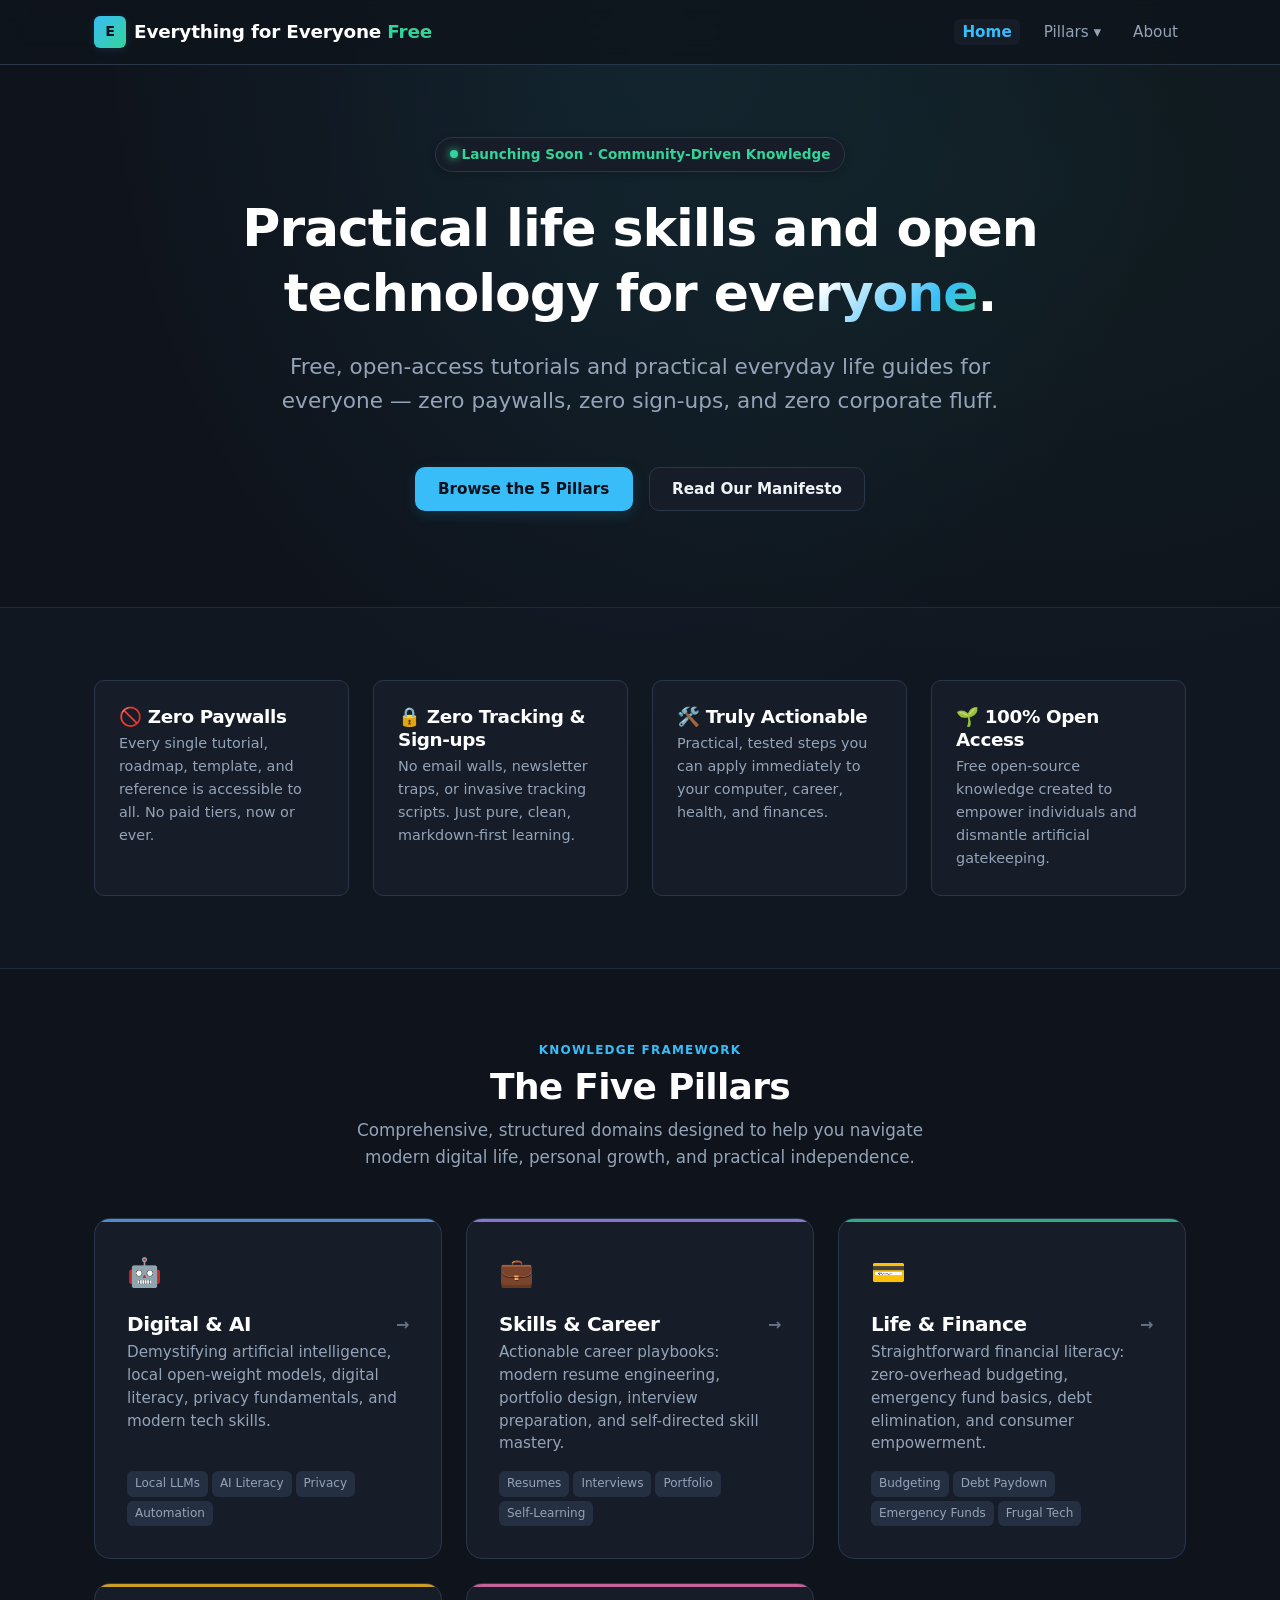
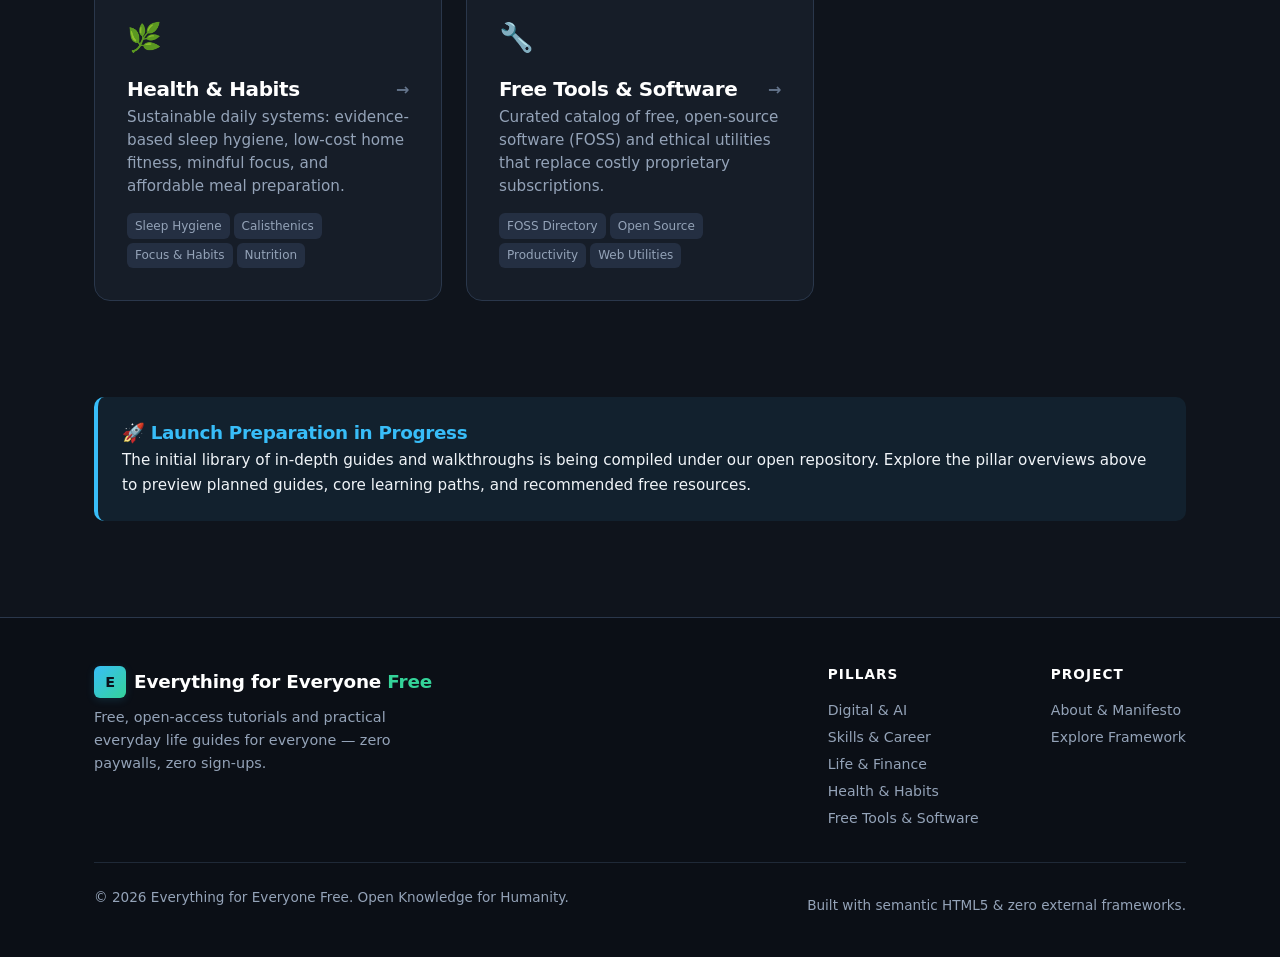
==== index.html @ e53edb07 "Day 01: initial scaffold" ====
<!DOCTYPE html>
<html lang="en">
<head>
  <meta charset="UTF-8">
  <meta name="viewport" content="width=device-width, initial-scale=1.0">
  <meta name="description" content="Free, open-access tutorials and practical everyday life guides for everyone — zero paywalls, zero sign-ups.">
  <title>Everything for Everyone Free — Open-Access Guides for Life & Tech</title>
  <link rel="stylesheet" href="css/style.css">
</head>
<body>
  <a href="#main-content" class="skip-link">Skip to main content</a>

  <!-- Header & Navigation -->
  <header class="site-header">
    <div class="container header-inner">
      <a href="index.html" class="brand-logo" aria-label="Everything for Everyone Free Homepage">
        <span class="brand-icon">E</span>
        <span>Everything for Everyone <span class="brand-highlight">Free</span></span>
      </a>

      <button class="nav-toggle" aria-label="Toggle navigation menu" aria-expanded="false" aria-controls="primary-nav">
        ☰
      </button>

      <nav id="primary-nav" class="site-nav" aria-label="Primary navigation">
        <ul>
          <li><a href="index.html" class="active" aria-current="page">Home</a></li>
          <li class="nav-dropdown">
            <a href="#pillars">Pillars ▾</a>
            <div class="nav-dropdown-menu">
              <a href="pillars/digital-ai.html">Digital &amp; AI</a>
              <a href="pillars/skills-career.html">Skills &amp; Career</a>
              <a href="pillars/life-finance.html">Life &amp; Finance</a>
              <a href="pillars/health-habits.html">Health &amp; Habits</a>
              <a href="pillars/free-tools.html">Free Tools</a>
            </div>
          </li>
          <li><a href="about.html">About</a></li>
        </ul>
      </nav>
    </div>
  </header>

  <!-- Main Content -->
  <main id="main-content">
    <!-- Hero Section / Launch Hero -->
    <section class="hero-section">
      <div class="container">
        <div class="hero-badge">
          <span class="pulse-dot" aria-hidden="true"></span>
          <span>Launching Soon · Community-Driven Knowledge</span>
        </div>

        <h1 class="hero-title">
          Practical life skills and open technology for <span class="gradient-text">everyone</span>.
        </h1>

        <p class="hero-subtitle">
          Free, open-access tutorials and practical everyday life guides for everyone — zero paywalls, zero sign-ups, and zero corporate fluff.
        </p>

        <div class="hero-actions">
          <a href="#pillars" class="btn btn-primary">Browse the 5 Pillars</a>
          <a href="about.html" class="btn btn-secondary">Read Our Manifesto</a>
        </div>
      </div>
    </section>

    <!-- Core Values / Pledge -->
    <section class="values-section" aria-label="Our core commitments">
      <div class="container">
        <div class="grid values-grid">
          <article class="value-card">
            <h3>🚫 Zero Paywalls</h3>
            <p>Every single tutorial, roadmap, template, and reference is accessible to all. No paid tiers, now or ever.</p>
          </article>
          <article class="value-card">
            <h3>🔒 Zero Tracking &amp; Sign-ups</h3>
            <p>No email walls, newsletter traps, or invasive tracking scripts. Just pure, clean, markdown-first learning.</p>
          </article>
          <article class="value-card">
            <h3>🛠️ Truly Actionable</h3>
            <p>Practical, tested steps you can apply immediately to your computer, career, health, and finances.</p>
          </article>
          <article class="value-card">
            <h3>🌱 100% Open Access</h3>
            <p>Free open-source knowledge created to empower individuals and dismantle artificial gatekeeping.</p>
          </article>
        </div>
      </div>
    </section>

    <!-- The 5 Pillars Section -->
    <section id="pillars" class="container" style="padding-block: var(--space-3xl);">
      <div class="section-header">
        <div class="section-tag">Knowledge Framework</div>
        <h2 class="section-title">The Five Pillars</h2>
        <p class="section-desc">Comprehensive, structured domains designed to help you navigate modern digital life, personal growth, and practical independence.</p>
      </div>

      <div class="grid pillars-grid">
        <!-- Pillar 1: Digital & AI -->
        <a href="pillars/digital-ai.html" class="pillar-card pillar-ai">
          <span class="card-icon" aria-hidden="true">🤖</span>
          <h3 class="card-title">
            Digital &amp; AI
            <span class="arrow" aria-hidden="true">→</span>
          </h3>
          <p class="card-desc">Demystifying artificial intelligence, local open-weight models, digital literacy, privacy fundamentals, and modern tech skills.</p>
          <div class="card-tags">
            <span class="tag">Local LLMs</span>
            <span class="tag">AI Literacy</span>
            <span class="tag">Privacy</span>
            <span class="tag">Automation</span>
          </div>
        </a>

        <!-- Pillar 2: Skills & Career -->
        <a href="pillars/skills-career.html" class="pillar-card pillar-career">
          <span class="card-icon" aria-hidden="true">💼</span>
          <h3 class="card-title">
            Skills &amp; Career
            <span class="arrow" aria-hidden="true">→</span>
          </h3>
          <p class="card-desc">Actionable career playbooks: modern resume engineering, portfolio design, interview preparation, and self-directed skill mastery.</p>
          <div class="card-tags">
            <span class="tag">Resumes</span>
            <span class="tag">Interviews</span>
            <span class="tag">Portfolio</span>
            <span class="tag">Self-Learning</span>
          </div>
        </a>

        <!-- Pillar 3: Life & Finance -->
        <a href="pillars/life-finance.html" class="pillar-card pillar-finance">
          <span class="card-icon" aria-hidden="true">💳</span>
          <h3 class="card-title">
            Life &amp; Finance
            <span class="arrow" aria-hidden="true">→</span>
          </h3>
          <p class="card-desc">Straightforward financial literacy: zero-overhead budgeting, emergency fund basics, debt elimination, and consumer empowerment.</p>
          <div class="card-tags">
            <span class="tag">Budgeting</span>
            <span class="tag">Debt Paydown</span>
            <span class="tag">Emergency Funds</span>
            <span class="tag">Frugal Tech</span>
          </div>
        </a>

        <!-- Pillar 4: Health & Habits -->
        <a href="pillars/health-habits.html" class="pillar-card pillar-health">
          <span class="card-icon" aria-hidden="true">🌿</span>
          <h3 class="card-title">
            Health &amp; Habits
            <span class="arrow" aria-hidden="true">→</span>
          </h3>
          <p class="card-desc">Sustainable daily systems: evidence-based sleep hygiene, low-cost home fitness, mindful focus, and affordable meal preparation.</p>
          <div class="card-tags">
            <span class="tag">Sleep Hygiene</span>
            <span class="tag">Calisthenics</span>
            <span class="tag">Focus &amp; Habits</span>
            <span class="tag">Nutrition</span>
          </div>
        </a>

        <!-- Pillar 5: Free Tools -->
        <a href="pillars/free-tools.html" class="pillar-card pillar-tools">
          <span class="card-icon" aria-hidden="true">🔧</span>
          <h3 class="card-title">
            Free Tools &amp; Software
            <span class="arrow" aria-hidden="true">→</span>
          </h3>
          <p class="card-desc">Curated catalog of free, open-source software (FOSS) and ethical utilities that replace costly proprietary subscriptions.</p>
          <div class="card-tags">
            <span class="tag">FOSS Directory</span>
            <span class="tag">Open Source</span>
            <span class="tag">Productivity</span>
            <span class="tag">Web Utilities</span>
          </div>
        </a>
      </div>
    </section>

    <!-- Upcoming Guides Highlight -->
    <section id="upcoming" class="container" style="padding-bottom: var(--space-3xl);">
      <div class="callout">
        <h4>🚀 Launch Preparation in Progress</h4>
        <p>
          The initial library of in-depth guides and walkthroughs is being compiled under our open repository.
          Explore the pillar overviews above to preview planned guides, core learning paths, and recommended free resources.
        </p>
      </div>
    </section>
  </main>

  <!-- Site Footer -->
  <footer class="site-footer">
    <div class="container footer-inner">
      <div class="footer-top">
        <div class="footer-brand">
          <a href="index.html" class="brand-logo">
            <span class="brand-icon">E</span>
            <span>Everything for Everyone <span class="brand-highlight">Free</span></span>
          </a>
          <p>
            Free, open-access tutorials and practical everyday life guides for everyone — zero paywalls, zero sign-ups.
          </p>
        </div>

        <div class="footer-links-group">
          <div class="footer-col">
            <h4>Pillars</h4>
            <ul>
              <li><a href="pillars/digital-ai.html">Digital &amp; AI</a></li>
              <li><a href="pillars/skills-career.html">Skills &amp; Career</a></li>
              <li><a href="pillars/life-finance.html">Life &amp; Finance</a></li>
              <li><a href="pillars/health-habits.html">Health &amp; Habits</a></li>
              <li><a href="pillars/free-tools.html">Free Tools &amp; Software</a></li>
            </ul>
          </div>

          <div class="footer-col">
            <h4>Project</h4>
            <ul>
              <li><a href="about.html">About &amp; Manifesto</a></li>
              <li><a href="index.html#pillars">Explore Framework</a></li>
            </ul>
          </div>
        </div>
      </div>

      <div class="footer-bottom">
        <p>© <span class="current-year">2026</span> Everything for Everyone Free. Open Knowledge for Humanity.</p>
        <p>Built with semantic HTML5 &amp; zero external frameworks.</p>
      </div>
    </div>
  </footer>

  <script src="js/main.js"></script>
</body>
</html>
---- css/style.css ----
/* ==========================================================================
   Everything for Everyone Free — Core Stylesheet
   Zero external frameworks. Pure semantic HTML5 + Modern CSS.
   ========================================================================== */

/* --- Custom Properties / Design Tokens --- */
:root {
  --font-sans: system-ui, -apple-system, BlinkMacSystemFont, "Segoe UI", Roboto, "Helvetica Neue", Arial, sans-serif;
  --font-mono: ui-monospace, SFMono-Regular, Menlo, Monaco, Consolas, "Liberation Mono", "Courier New", monospace;

  /* Color Palette - Clean, high contrast, warm neutral aesthetic */
  --color-bg: #0f141c;
  --color-surface: #161d28;
  --color-surface-hover: #1e2736;
  --color-surface-elevated: #242f42;
  --color-border: #2a374b;
  --color-border-subtle: #1f2937;
  
  --color-text: #f0f4f8;
  --color-text-muted: #94a3b8;
  --color-text-dim: #64748b;
  
  --color-primary: #38bdf8;
  --color-primary-glow: rgba(56, 189, 248, 0.15);
  --color-primary-dark: #0284c7;
  --color-accent: #34d399;
  --color-accent-glow: rgba(52, 211, 153, 0.15);
  
  /* Pillar Badge Colors */
  --pillar-ai: #60a5fa;
  --pillar-career: #a78bfa;
  --pillar-finance: #34d399;
  --pillar-health: #fbbf24;
  --pillar-tools: #f472b6;

  /* Spacing Scale */
  --space-xs: 0.25rem;
  --space-sm: 0.5rem;
  --space-md: 1rem;
  --space-lg: 1.5rem;
  --space-xl: 2rem;
  --space-2xl: 3rem;
  --space-3xl: 4.5rem;

  /* Sizing & Borders */
  --container-max: 1140px;
  --radius-sm: 6px;
  --radius-md: 10px;
  --radius-lg: 16px;
  --radius-full: 9999px;

  /* Transitions */
  --transition-fast: 150ms ease;
  --transition-normal: 250ms ease;
  
  /* Elevation Shadows */
  --shadow-sm: 0 1px 2px rgba(0, 0, 0, 0.3);
  --shadow-md: 0 4px 12px rgba(0, 0, 0, 0.35);
  --shadow-lg: 0 12px 32px rgba(0, 0, 0, 0.45);
}

/* --- Base / Reset Styles --- */
*, *::before, *::after {
  box-sizing: border-box;
  margin: 0;
  padding: 0;
}

html {
  font-family: var(--font-sans);
  font-size: 16px;
  line-height: 1.6;
  color: var(--color-text);
  background-color: var(--color-bg);
  scroll-behavior: smooth;
  -webkit-text-size-adjust: 100%;
}

body {
  min-height: 100vh;
  display: flex;
  flex-direction: column;
  background-color: var(--color-bg);
  background-image: 
    radial-gradient(ellipse at 50% 0%, rgba(56, 189, 248, 0.08) 0%, transparent 60%),
    radial-gradient(ellipse at 80% 20%, rgba(52, 211, 153, 0.05) 0%, transparent 50%);
  background-repeat: no-repeat;
  background-attachment: fixed;
}

img, svg, picture {
  display: block;
  max-width: 100%;
}

a {
  color: var(--color-primary);
  text-decoration: none;
  transition: color var(--transition-fast);
}

a:hover {
  color: #7dd3fc;
  text-decoration: underline;
  text-underline-offset: 3px;
}

/* Accessible focus ring */
:focus-visible {
  outline: 2px solid var(--color-primary);
  outline-offset: 3px;
  border-radius: var(--radius-sm);
}

/* Skip link for keyboard accessibility */
.skip-link {
  position: absolute;
  top: -100px;
  left: var(--space-md);
  background: var(--color-primary);
  color: #0f172a;
  padding: var(--space-sm) var(--space-md);
  font-weight: 600;
  border-radius: var(--radius-sm);
  z-index: 9999;
  transition: top var(--transition-fast);
}

.skip-link:focus {
  top: var(--space-md);
}

/* Typography elements */
h1, h2, h3, h4, h5, h6 {
  color: #ffffff;
  line-height: 1.25;
  font-weight: 700;
  letter-spacing: -0.02em;
}

h1 { font-size: clamp(2rem, 5vw, 3.25rem); }
h2 { font-size: clamp(1.5rem, 3.5vw, 2.25rem); }
h3 { font-size: clamp(1.2rem, 2.5vw, 1.5rem); }
h4 { font-size: 1.15rem; }

p {
  margin-bottom: var(--space-md);
  color: var(--color-text-muted);
}

p:last-child {
  margin-bottom: 0;
}

code {
  font-family: var(--font-mono);
  font-size: 0.9em;
  background-color: var(--color-surface-elevated);
  padding: 0.15em 0.4em;
  border-radius: var(--radius-sm);
  color: #e2e8f0;
}

/* --- Layout Container --- */
.container {
  width: 100%;
  max-width: var(--container-max);
  margin-inline: auto;
  padding-inline: var(--space-lg);
}

/* --- Site Header & Navigation --- */
.site-header {
  position: sticky;
  top: 0;
  z-index: 100;
  background-color: rgba(15, 20, 28, 0.85);
  backdrop-filter: blur(12px);
  -webkit-backdrop-filter: blur(12px);
  border-bottom: 1px solid var(--color-border);
}

.header-inner {
  display: flex;
  align-items: center;
  justify-content: space-between;
  padding-block: var(--space-md);
}

.brand-logo {
  display: flex;
  align-items: center;
  gap: var(--space-sm);
  font-size: 1.15rem;
  font-weight: 700;
  color: #ffffff;
  text-decoration: none;
  letter-spacing: -0.01em;
}

.brand-logo:hover {
  text-decoration: none;
}

.brand-icon {
  display: inline-flex;
  align-items: center;
  justify-content: center;
  width: 32px;
  height: 32px;
  background: linear-gradient(135deg, var(--color-primary), var(--color-accent));
  color: #0b111a;
  border-radius: var(--radius-sm);
  font-weight: 800;
  font-size: 0.9rem;
  box-shadow: 0 2px 8px var(--color-primary-glow);
}

.brand-highlight {
  color: var(--color-accent);
  font-weight: 800;
}

.nav-toggle {
  display: none;
  background: transparent;
  border: 1px solid var(--color-border);
  color: var(--color-text);
  padding: var(--space-xs) var(--space-sm);
  border-radius: var(--radius-sm);
  font-size: 1.25rem;
  cursor: pointer;
  line-height: 1;
}

.site-nav ul {
  display: flex;
  align-items: center;
  list-style: none;
  gap: var(--space-md);
}

.site-nav a {
  color: var(--color-text-muted);
  font-size: 0.95rem;
  font-weight: 500;
  padding: var(--space-xs) var(--space-sm);
  border-radius: var(--radius-sm);
  transition: all var(--transition-fast);
}

.site-nav a:hover,
.site-nav a.active {
  color: #ffffff;
  background-color: var(--color-surface);
  text-decoration: none;
}

.site-nav a.active {
  color: var(--color-primary);
  font-weight: 600;
}

/* Nav dropdown for pillars */
.nav-dropdown {
  position: relative;
}

.nav-dropdown-menu {
  display: none;
  position: absolute;
  top: 100%;
  left: 0;
  min-width: 200px;
  background-color: var(--color-surface);
  border: 1px solid var(--color-border);
  border-radius: var(--radius-md);
  padding: var(--space-xs) 0;
  box-shadow: var(--shadow-lg);
  flex-direction: column;
  gap: 2px;
  z-index: 101;
}

.nav-dropdown:hover .nav-dropdown-menu,
.nav-dropdown:focus-within .nav-dropdown-menu {
  display: flex;
}

.nav-dropdown-menu a {
  padding: var(--space-xs) var(--space-md);
  border-radius: 0;
  width: 100%;
  display: block;
}

/* --- Hero Section --- */
.hero-section {
  padding-block: var(--space-3xl) var(--space-2xl);
  text-align: center;
  position: relative;
}

.hero-badge {
  display: inline-flex;
  align-items: center;
  gap: var(--space-xs);
  padding: 0.35rem 0.85rem;
  border-radius: var(--radius-full);
  background-color: var(--color-surface);
  border: 1px solid var(--color-border);
  color: var(--color-accent);
  font-size: 0.85rem;
  font-weight: 600;
  margin-bottom: var(--space-lg);
  box-shadow: 0 2px 8px rgba(0, 0, 0, 0.2);
}

.hero-badge .pulse-dot {
  width: 8px;
  height: 8px;
  background-color: var(--color-accent);
  border-radius: 50%;
  box-shadow: 0 0 8px var(--color-accent);
}

.hero-title {
  margin-bottom: var(--space-lg);
  max-width: 860px;
  margin-inline: auto;
}

.gradient-text {
  background: linear-gradient(135deg, #ffffff 40%, var(--color-primary) 80%, var(--color-accent) 100%);
  -webkit-background-clip: text;
  -webkit-text-fill-color: transparent;
  background-clip: text;
}

.hero-subtitle {
  font-size: clamp(1.1rem, 2.2vw, 1.35rem);
  max-width: 720px;
  margin-inline: auto;
  margin-bottom: var(--space-2xl);
  color: var(--color-text-muted);
  line-height: 1.6;
}

.hero-actions {
  display: flex;
  flex-wrap: wrap;
  gap: var(--space-md);
  justify-content: center;
  align-items: center;
  margin-bottom: var(--space-2xl);
}

/* --- Buttons & Pills --- */
.btn {
  display: inline-flex;
  align-items: center;
  justify-content: center;
  gap: var(--space-xs);
  padding: 0.75rem 1.4rem;
  font-size: 0.95rem;
  font-weight: 600;
  border-radius: var(--radius-md);
  border: 1px solid transparent;
  cursor: pointer;
  text-decoration: none;
  transition: all var(--transition-fast);
  line-height: 1.2;
}

.btn:hover {
  text-decoration: none;
  transform: translateY(-1px);
}

.btn:active {
  transform: translateY(0);
}

.btn-primary {
  background-color: var(--color-primary);
  color: #0b111a;
  box-shadow: 0 4px 14px var(--color-primary-glow);
}

.btn-primary:hover {
  background-color: #7dd3fc;
  box-shadow: 0 6px 20px rgba(56, 189, 248, 0.35);
  color: #0b111a;
}

.btn-secondary {
  background-color: var(--color-surface);
  color: var(--color-text);
  border-color: var(--color-border);
}

.btn-secondary:hover {
  background-color: var(--color-surface-hover);
  border-color: var(--color-text-dim);
  color: #ffffff;
}

/* --- Feature Highlights / Pillars Grid --- */
.section-header {
  text-align: center;
  margin-bottom: var(--space-2xl);
}

.section-tag {
  text-transform: uppercase;
  font-size: 0.75rem;
  letter-spacing: 0.1em;
  font-weight: 700;
  color: var(--color-primary);
  margin-bottom: var(--space-xs);
}

.section-title {
  margin-bottom: var(--space-sm);
}

.section-desc {
  max-width: 620px;
  margin-inline: auto;
  font-size: 1.05rem;
}

.grid {
  display: grid;
  gap: var(--space-lg);
}

.pillars-grid {
  grid-template-columns: repeat(auto-fit, minmax(300px, 1fr));
}

.pillar-card {
  background-color: var(--color-surface);
  border: 1px solid var(--color-border);
  border-radius: var(--radius-lg);
  padding: var(--space-xl);
  display: flex;
  flex-direction: column;
  text-decoration: none;
  color: inherit;
  position: relative;
  overflow: hidden;
  transition: transform var(--transition-normal), border-color var(--transition-normal), box-shadow var(--transition-normal);
}

.pillar-card::before {
  content: "";
  position: absolute;
  top: 0;
  left: 0;
  right: 0;
  height: 3px;
  background: var(--pillar-color, var(--color-primary));
  opacity: 0.8;
  transition: opacity var(--transition-fast);
}

.pillar-card:hover {
  text-decoration: none;
  transform: translateY(-4px);
  border-color: var(--color-text-dim);
  box-shadow: var(--shadow-lg);
}

.pillar-card:hover::before {
  opacity: 1;
  height: 4px;
}

.pillar-ai { --pillar-color: var(--pillar-ai); }
.pillar-career { --pillar-color: var(--pillar-career); }
.pillar-finance { --pillar-color: var(--pillar-finance); }
.pillar-health { --pillar-color: var(--pillar-health); }
.pillar-tools { --pillar-color: var(--pillar-tools); }

.card-icon {
  font-size: 1.75rem;
  margin-bottom: var(--space-md);
  display: inline-block;
}

.card-title {
  font-size: 1.25rem;
  margin-bottom: var(--space-xs);
  display: flex;
  align-items: center;
  justify-content: space-between;
}

.card-title .arrow {
  font-size: 1rem;
  color: var(--color-text-dim);
  transition: transform var(--transition-fast), color var(--transition-fast);
}

.pillar-card:hover .card-title .arrow {
  color: var(--pillar-color, var(--color-primary));
  transform: translateX(4px);
}

.card-desc {
  font-size: 0.95rem;
  line-height: 1.5;
  color: var(--color-text-muted);
  flex-grow: 1;
  margin-bottom: var(--space-md);
}

.card-tags {
  display: flex;
  flex-wrap: wrap;
  gap: var(--space-xs);
  margin-top: auto;
}

.tag {
  font-size: 0.75rem;
  padding: 0.2rem 0.5rem;
  border-radius: var(--radius-sm);
  background-color: var(--color-surface-elevated);
  color: var(--color-text-muted);
  font-weight: 500;
}

/* --- Pledge / Value Props --- */
.values-section {
  padding-block: var(--space-3xl);
  border-top: 1px solid var(--color-border-subtle);
  border-bottom: 1px solid var(--color-border-subtle);
  background-color: rgba(22, 29, 40, 0.4);
}

.values-grid {
  grid-template-columns: repeat(auto-fit, minmax(240px, 1fr));
}

.value-card {
  padding: var(--space-lg);
  border-radius: var(--radius-md);
  background-color: var(--color-surface);
  border: 1px solid var(--color-border);
}

.value-card h3 {
  font-size: 1.15rem;
  margin-bottom: var(--space-xs);
  display: flex;
  align-items: center;
  gap: var(--space-xs);
}

.value-card p {
  font-size: 0.9rem;
  color: var(--color-text-muted);
}

/* --- Page Header for Subpages --- */
.page-header {
  padding-block: var(--space-2xl) var(--space-xl);
  border-bottom: 1px solid var(--color-border);
  margin-bottom: var(--space-2xl);
  background: radial-gradient(ellipse at top, rgba(56, 189, 248, 0.05) 0%, transparent 70%);
}

.breadcrumbs {
  display: flex;
  align-items: center;
  gap: var(--space-xs);
  font-size: 0.85rem;
  color: var(--color-text-dim);
  margin-bottom: var(--space-md);
  list-style: none;
}

.breadcrumbs li:not(:last-child)::after {
  content: "/";
  margin-left: var(--space-xs);
  color: var(--color-text-dim);
}

.breadcrumbs a {
  color: var(--color-text-muted);
}

.breadcrumbs a:hover {
  color: var(--color-primary);
}

.breadcrumbs [aria-current="page"] {
  color: var(--color-text);
  font-weight: 500;
}

.page-title {
  margin-bottom: var(--space-sm);
}

.page-intro {
  font-size: 1.15rem;
  color: var(--color-text-muted);
  max-width: 720px;
}

/* --- Content Modules / Article Lists --- */
.content-grid {
  display: grid;
  grid-template-columns: 2fr 1fr;
  gap: var(--space-2xl);
  align-items: start;
}

.main-content {
  display: flex;
  flex-direction: column;
  gap: var(--space-2xl);
}

.sidebar {
  background-color: var(--color-surface);
  border: 1px solid var(--color-border);
  border-radius: var(--radius-lg);
  padding: var(--space-lg);
  position: sticky;
  top: 5rem;
}

.sidebar h3 {
  font-size: 1.1rem;
  margin-bottom: var(--space-md);
  padding-bottom: var(--space-xs);
  border-bottom: 1px solid var(--color-border);
}

.sidebar-list {
  list-style: none;
  display: flex;
  flex-direction: column;
  gap: var(--space-sm);
}

.sidebar-list a {
  display: block;
  font-size: 0.9rem;
  color: var(--color-text-muted);
  padding: var(--space-xs) var(--space-sm);
  border-radius: var(--radius-sm);
}

.sidebar-list a:hover {
  background-color: var(--color-surface-elevated);
  color: #ffffff;
  text-decoration: none;
}

.topic-block {
  background-color: var(--color-surface);
  border: 1px solid var(--color-border);
  border-radius: var(--radius-lg);
  padding: var(--space-xl);
}

.topic-header {
  display: flex;
  align-items: baseline;
  justify-content: space-between;
  margin-bottom: var(--space-md);
  flex-wrap: wrap;
  gap: var(--space-sm);
}

.topic-status {
  font-size: 0.75rem;
  font-weight: 600;
  padding: 0.2rem 0.6rem;
  border-radius: var(--radius-full);
  background-color: rgba(52, 211, 153, 0.15);
  color: var(--color-accent);
}

.topic-status.planned {
  background-color: rgba(96, 165, 250, 0.15);
  color: var(--pillar-ai);
}

.resource-list {
  list-style: none;
  display: flex;
  flex-direction: column;
  gap: var(--space-md);
}

.resource-item {
  border: 1px solid var(--color-border);
  border-radius: var(--radius-md);
  padding: var(--space-md);
  background-color: var(--color-surface-elevated);
  transition: transform var(--transition-fast), border-color var(--transition-fast);
}

.resource-item:hover {
  transform: translateY(-2px);
  border-color: var(--color-primary);
}

.resource-item h4 {
  font-size: 1rem;
  margin-bottom: var(--space-xs);
  color: #ffffff;
}

.resource-item p {
  font-size: 0.88rem;
  margin-bottom: 0;
  color: var(--color-text-muted);
}

/* Callout Box */
.callout {
  padding: var(--space-lg);
  border-radius: var(--radius-md);
  background-color: rgba(56, 189, 248, 0.08);
  border-left: 4px solid var(--color-primary);
  margin-block: var(--space-lg);
}

.callout h4 {
  margin-bottom: var(--space-xs);
  color: var(--color-primary);
}

.callout p {
  color: var(--color-text);
  font-size: 0.95rem;
}

/* --- About Page Specifics --- */
.about-hero {
  max-width: 800px;
  margin-inline: auto;
  text-align: center;
  padding-block: var(--space-2xl);
}

.principles-grid {
  grid-template-columns: repeat(auto-fit, minmax(280px, 1fr));
  margin-block: var(--space-xl);
}

.principle-box {
  background-color: var(--color-surface);
  border: 1px solid var(--color-border);
  border-radius: var(--radius-md);
  padding: var(--space-xl);
}

.principle-box h3 {
  font-size: 1.25rem;
  margin-bottom: var(--space-sm);
  color: var(--color-primary);
}

.manifesto-quote {
  font-size: 1.35rem;
  line-height: 1.6;
  font-style: italic;
  padding: var(--space-xl);
  border-left: 4px solid var(--color-accent);
  background-color: var(--color-surface);
  border-radius: var(--radius-sm);
  margin-block: var(--space-2xl);
  color: #ffffff;
}

/* --- Site Footer --- */
.site-footer {
  margin-top: auto;
  border-top: 1px solid var(--color-border);
  background-color: #0b0f16;
  padding-block: var(--space-2xl) var(--space-xl);
  font-size: 0.9rem;
}

.footer-inner {
  display: flex;
  flex-direction: column;
  gap: var(--space-xl);
}

.footer-top {
  display: flex;
  justify-content: space-between;
  flex-wrap: wrap;
  gap: var(--space-2xl);
}

.footer-brand {
  max-width: 360px;
}

.footer-brand p {
  font-size: 0.9rem;
  margin-top: var(--space-sm);
}

.footer-links-group {
  display: flex;
  flex-wrap: wrap;
  gap: var(--space-3xl);
}

.footer-col h4 {
  font-size: 0.85rem;
  text-transform: uppercase;
  letter-spacing: 0.08em;
  color: #ffffff;
  margin-bottom: var(--space-md);
}

.footer-col ul {
  list-style: none;
  display: flex;
  flex-direction: column;
  gap: var(--space-xs);
}

.footer-col a {
  color: var(--color-text-muted);
  font-size: 0.88rem;
}

.footer-col a:hover {
  color: #ffffff;
}

.footer-bottom {
  display: flex;
  justify-content: space-between;
  align-items: center;
  flex-wrap: wrap;
  gap: var(--space-md);
  padding-top: var(--space-lg);
  border-top: 1px solid var(--color-border-subtle);
  color: var(--color-text-dim);
  font-size: 0.85rem;
}

/* --- Responsive Adjustments --- */
@media (max-width: 860px) {
  .content-grid {
    grid-template-columns: 1fr;
  }
  
  .sidebar {
    position: static;
    order: -1;
  }
}

@media (max-width: 768px) {
  .nav-toggle {
    display: block;
  }

  .site-nav {
    display: none;
    position: absolute;
    top: 100%;
    left: 0;
    right: 0;
    background-color: var(--color-surface);
    border-bottom: 1px solid var(--color-border);
    padding: var(--space-md);
    box-shadow: var(--shadow-lg);
  }

  .site-nav.is-open {
    display: block;
  }

  .site-nav ul {
    flex-direction: column;
    align-items: flex-start;
    gap: var(--space-xs);
  }

  .site-nav a {
    display: block;
    width: 100%;
    padding: var(--space-sm);
  }

  .nav-dropdown {
    width: 100%;
  }

  .nav-dropdown-menu {
    position: static;
    display: flex;
    background-color: var(--color-surface-elevated);
    box-shadow: none;
    border: none;
    margin-left: var(--space-md);
    margin-top: var(--space-xs);
  }

  .footer-top {
    flex-direction: column;
    gap: var(--space-xl);
  }

  .footer-links-group {
    gap: var(--space-xl);
  }
}
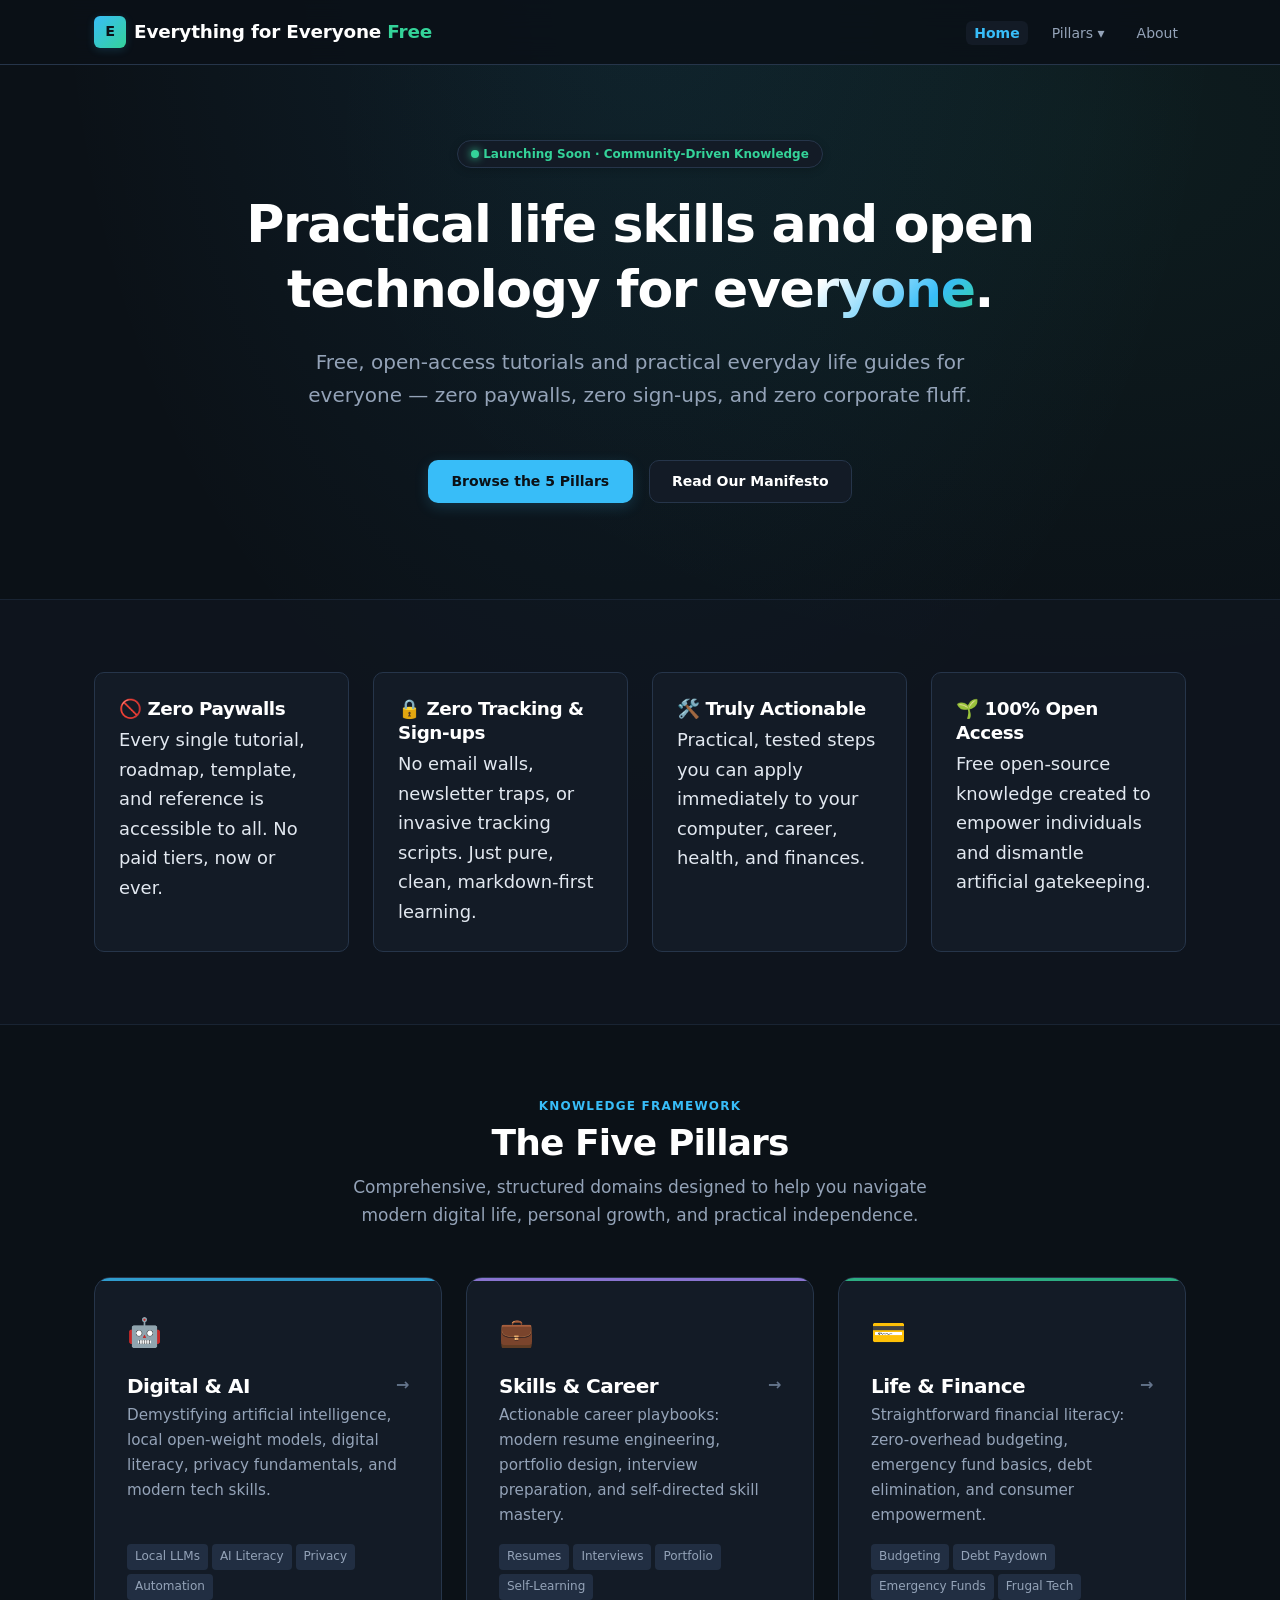
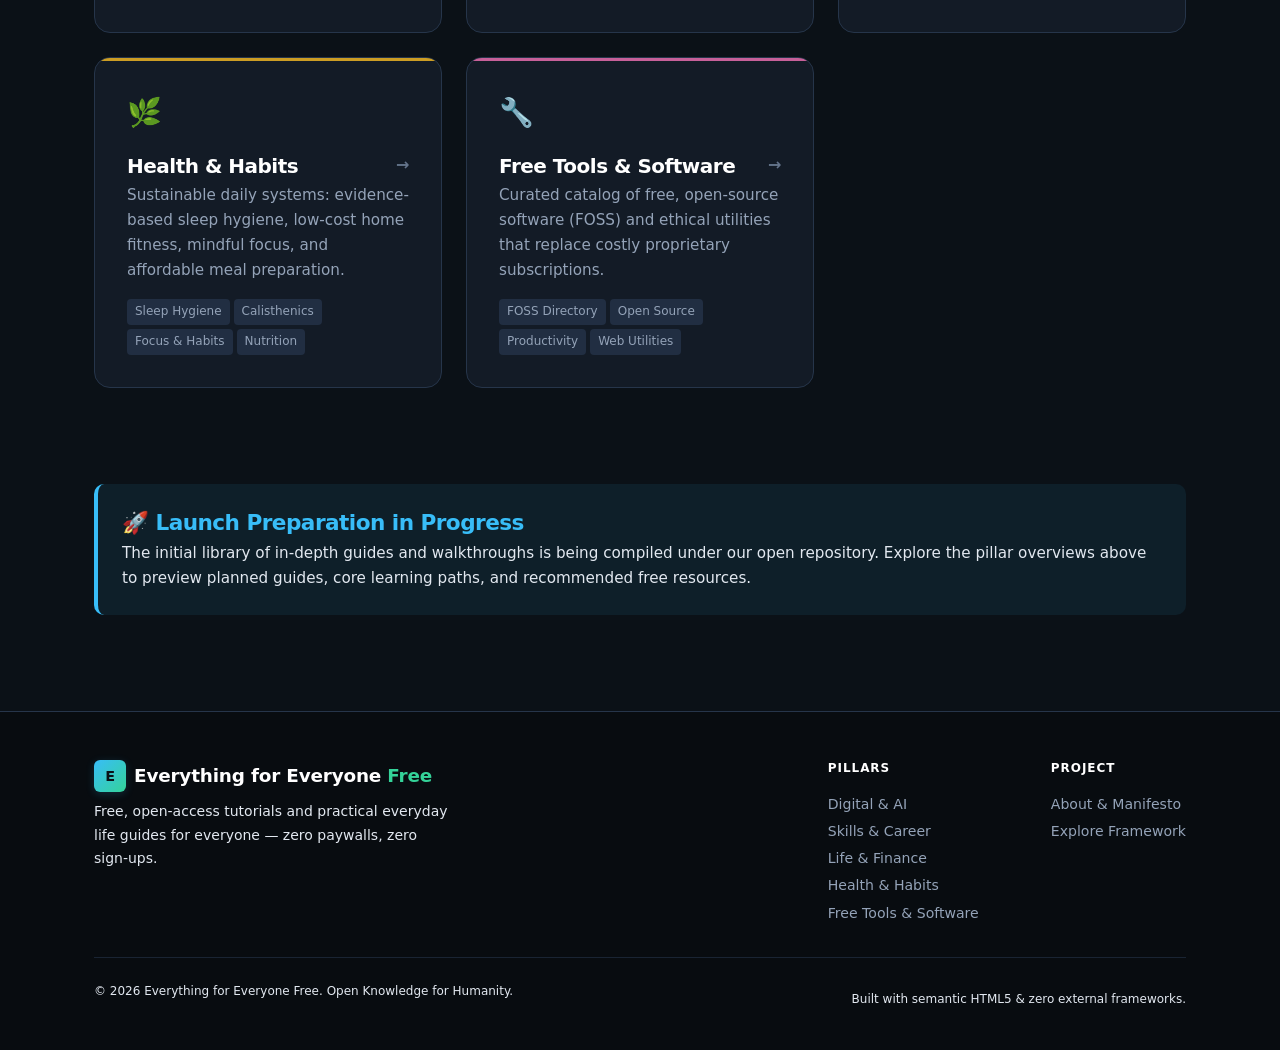
==== commit 7dec019b: "Day 02: global CSS system and mobile grid" ====
--- a/index.html
+++ b/index.html
@@ -46,7 +46,7 @@
     <!-- Hero Section / Launch Hero -->
     <section class="hero-section">
       <div class="container">
-        <div class="hero-badge">
+        <div class="hero-badge badge badge-emerald">
           <span class="pulse-dot" aria-hidden="true"></span>
           <span>Launching Soon · Community-Driven Knowledge</span>
         </div>
@@ -69,20 +69,20 @@
     <!-- Core Values / Pledge -->
     <section class="values-section" aria-label="Our core commitments">
       <div class="container">
-        <div class="grid values-grid">
-          <article class="value-card">
+        <div class="grid-2 values-grid">
+          <article class="card value-card">
             <h3>🚫 Zero Paywalls</h3>
             <p>Every single tutorial, roadmap, template, and reference is accessible to all. No paid tiers, now or ever.</p>
           </article>
-          <article class="value-card">
+          <article class="card value-card">
             <h3>🔒 Zero Tracking &amp; Sign-ups</h3>
             <p>No email walls, newsletter traps, or invasive tracking scripts. Just pure, clean, markdown-first learning.</p>
           </article>
-          <article class="value-card">
+          <article class="card value-card">
             <h3>🛠️ Truly Actionable</h3>
             <p>Practical, tested steps you can apply immediately to your computer, career, health, and finances.</p>
           </article>
-          <article class="value-card">
+          <article class="card value-card">
             <h3>🌱 100% Open Access</h3>
             <p>Free open-source knowledge created to empower individuals and dismantle artificial gatekeeping.</p>
           </article>
@@ -98,9 +98,9 @@
         <p class="section-desc">Comprehensive, structured domains designed to help you navigate modern digital life, personal growth, and practical independence.</p>
       </div>
 
-      <div class="grid pillars-grid">
+      <div class="grid-3 pillars-grid">
         <!-- Pillar 1: Digital & AI -->
-        <a href="pillars/digital-ai.html" class="pillar-card pillar-ai">
+        <a href="pillars/digital-ai.html" class="card pillar-card pillar-ai">
           <span class="card-icon" aria-hidden="true">🤖</span>
           <h3 class="card-title">
             Digital &amp; AI
@@ -116,7 +116,7 @@
         </a>
 
         <!-- Pillar 2: Skills & Career -->
-        <a href="pillars/skills-career.html" class="pillar-card pillar-career">
+        <a href="pillars/skills-career.html" class="card pillar-card pillar-career">
           <span class="card-icon" aria-hidden="true">💼</span>
           <h3 class="card-title">
             Skills &amp; Career
@@ -132,7 +132,7 @@
         </a>
 
         <!-- Pillar 3: Life & Finance -->
-        <a href="pillars/life-finance.html" class="pillar-card pillar-finance">
+        <a href="pillars/life-finance.html" class="card pillar-card pillar-finance">
           <span class="card-icon" aria-hidden="true">💳</span>
           <h3 class="card-title">
             Life &amp; Finance
@@ -148,7 +148,7 @@
         </a>
 
         <!-- Pillar 4: Health & Habits -->
-        <a href="pillars/health-habits.html" class="pillar-card pillar-health">
+        <a href="pillars/health-habits.html" class="card pillar-card pillar-health">
           <span class="card-icon" aria-hidden="true">🌿</span>
           <h3 class="card-title">
             Health &amp; Habits
@@ -164,7 +164,7 @@
         </a>
 
         <!-- Pillar 5: Free Tools -->
-        <a href="pillars/free-tools.html" class="pillar-card pillar-tools">
+        <a href="pillars/free-tools.html" class="card pillar-card pillar-tools">
           <span class="card-icon" aria-hidden="true">🔧</span>
           <h3 class="card-title">
             Free Tools &amp; Software
--- a/css/style.css
+++ b/css/style.css
@@ -1,65 +1,101 @@
 /* ==========================================================================
-   Everything for Everyone Free — Core Stylesheet
-   Zero external frameworks. Pure semantic HTML5 + Modern CSS.
+   Everything for Everyone Free — Global Design System
+   Pure semantic HTML5 + Modern CSS (Zero external frameworks)
+   Dark Theme: #0B1117 background, Cyan/Emerald accents, Clean White text
    ========================================================================== */
 
-/* --- Custom Properties / Design Tokens --- */
+/* --- 1. CSS Custom Properties / Design Tokens --- */
 :root {
+  /* Fonts */
   --font-sans: system-ui, -apple-system, BlinkMacSystemFont, "Segoe UI", Roboto, "Helvetica Neue", Arial, sans-serif;
   --font-mono: ui-monospace, SFMono-Regular, Menlo, Monaco, Consolas, "Liberation Mono", "Courier New", monospace;
 
-  /* Color Palette - Clean, high contrast, warm neutral aesthetic */
-  --color-bg: #0f141c;
-  --color-surface: #161d28;
-  --color-surface-hover: #1e2736;
-  --color-surface-elevated: #242f42;
-  --color-border: #2a374b;
-  --color-border-subtle: #1f2937;
-  
-  --color-text: #f0f4f8;
+  /* Color Palette - Dark Theme */
+  --color-bg: #0B1117;
+  --color-surface: #131b26;
+  --color-surface-hover: #1b2636;
+  --color-surface-elevated: #212e42;
+  --color-border: #26354a;
+  --color-border-subtle: #192433;
+
+  /* Clean White & Neutral Text Hierarchy */
+  --color-text-white: #ffffff;
+  --color-text: #ffffff;
+  --color-text-body: #e2e8f0;
   --color-text-muted: #94a3b8;
   --color-text-dim: #64748b;
-  
-  --color-primary: #38bdf8;
-  --color-primary-glow: rgba(56, 189, 248, 0.15);
-  --color-primary-dark: #0284c7;
-  --color-accent: #34d399;
-  --color-accent-glow: rgba(52, 211, 153, 0.15);
-  
-  /* Pillar Badge Colors */
-  --pillar-ai: #60a5fa;
+
+  /* Cyan & Emerald Accents */
+  --color-cyan: #38bdf8;
+  --color-cyan-glow: rgba(56, 189, 248, 0.18);
+  --color-cyan-dark: #0284c7;
+
+  --color-emerald: #34d399;
+  --color-emerald-glow: rgba(52, 211, 153, 0.18);
+  --color-emerald-dark: #059669;
+
+  --color-primary: var(--color-cyan);
+  --color-primary-glow: var(--color-cyan-glow);
+  --color-primary-dark: var(--color-cyan-dark);
+
+  --color-accent: var(--color-emerald);
+  --color-accent-glow: var(--color-emerald-glow);
+  --color-accent-dark: var(--color-emerald-dark);
+
+  /* Pillar Thematic Accents */
+  --pillar-ai: #38bdf8;
   --pillar-career: #a78bfa;
   --pillar-finance: #34d399;
   --pillar-health: #fbbf24;
   --pillar-tools: #f472b6;
 
-  /* Spacing Scale */
-  --space-xs: 0.25rem;
-  --space-sm: 0.5rem;
-  --space-md: 1rem;
-  --space-lg: 1.5rem;
-  --space-xl: 2rem;
-  --space-2xl: 3rem;
-  --space-3xl: 4.5rem;
-
-  /* Sizing & Borders */
-  --container-max: 1140px;
+  /* Spacing Scale (Mobile-first) */
+  --space-xs: 0.25rem;   /* 4px */
+  --space-sm: 0.5rem;    /* 8px */
+  --space-md: 1rem;      /* 16px */
+  --space-lg: 1.5rem;    /* 24px */
+  --space-xl: 2rem;      /* 32px */
+  --space-2xl: 3rem;     /* 48px */
+  --space-3xl: 4.5rem;   /* 72px */
+  --space-4xl: 6rem;     /* 96px */
+
+  /* Border Radius */
+  --radius-xs: 4px;
   --radius-sm: 6px;
   --radius-md: 10px;
   --radius-lg: 16px;
+  --radius-xl: 24px;
   --radius-full: 9999px;
 
-  /* Transitions */
-  --transition-fast: 150ms ease;
-  --transition-normal: 250ms ease;
-  
-  /* Elevation Shadows */
-  --shadow-sm: 0 1px 2px rgba(0, 0, 0, 0.3);
-  --shadow-md: 0 4px 12px rgba(0, 0, 0, 0.35);
-  --shadow-lg: 0 12px 32px rgba(0, 0, 0, 0.45);
-}
-
-/* --- Base / Reset Styles --- */
+  /* Font Sizes Scale */
+  --font-size-xs: 0.75rem;    /* 12px */
+  --font-size-sm: 0.875rem;   /* 14px */
+  --font-size-base: 1.0625rem; /* 17px readable body text */
+  --font-size-md: 1.125rem;   /* 18px */
+  --font-size-lg: 1.25rem;    /* 20px */
+  --font-size-xl: 1.5rem;     /* 24px */
+  --font-size-2xl: 1.875rem;  /* 30px */
+  --font-size-3xl: 2.25rem;   /* 36px */
+  --font-size-4xl: 3rem;      /* 48px */
+
+  /* Reading Width */
+  --max-reading-width: 68ch;
+  --container-max: 1140px;
+
+  /* Line Heights */
+  --line-height-tight: 1.25;
+  --line-height-normal: 1.5;
+  --line-height-body: 1.65;
+
+  /* Transitions & Shadows */
+  --transition-fast: 150ms cubic-bezier(0.4, 0, 0.2, 1);
+  --transition-normal: 250ms cubic-bezier(0.4, 0, 0.2, 1);
+  --shadow-sm: 0 1px 3px rgba(0, 0, 0, 0.4);
+  --shadow-md: 0 4px 14px rgba(0, 0, 0, 0.45);
+  --shadow-lg: 0 12px 32px rgba(0, 0, 0, 0.55);
+}
+
+/* --- 2. Base & Reset Styles --- */
 *, *::before, *::after {
   box-sizing: border-box;
   margin: 0;
@@ -69,8 +105,8 @@
 html {
   font-family: var(--font-sans);
   font-size: 16px;
-  line-height: 1.6;
-  color: var(--color-text);
+  line-height: var(--line-height-body);
+  color: var(--color-text-body);
   background-color: var(--color-bg);
   scroll-behavior: smooth;
   -webkit-text-size-adjust: 100%;
@@ -82,15 +118,95 @@
   flex-direction: column;
   background-color: var(--color-bg);
   background-image: 
-    radial-gradient(ellipse at 50% 0%, rgba(56, 189, 248, 0.08) 0%, transparent 60%),
-    radial-gradient(ellipse at 80% 20%, rgba(52, 211, 153, 0.05) 0%, transparent 50%);
+    radial-gradient(ellipse at 50% -10%, rgba(56, 189, 248, 0.09) 0%, transparent 65%),
+    radial-gradient(ellipse at 85% 15%, rgba(52, 211, 153, 0.06) 0%, transparent 50%);
   background-repeat: no-repeat;
   background-attachment: fixed;
-}
-
-img, svg, picture {
+  color: var(--color-text-body);
+  font-size: clamp(1rem, 0.96rem + 0.2vw, 1.125rem); /* 16px to 18px body text */
+}
+
+img, svg, picture, video {
   display: block;
   max-width: 100%;
+  height: auto;
+}
+
+/* Accessible focus styling */
+:focus-visible {
+  outline: 2px solid var(--color-primary);
+  outline-offset: 3px;
+  border-radius: var(--radius-xs);
+}
+
+/* Skip link */
+.skip-link {
+  position: absolute;
+  top: -120px;
+  left: var(--space-md);
+  background: var(--color-primary);
+  color: #0b1117;
+  padding: var(--space-sm) var(--space-md);
+  font-weight: 700;
+  font-size: var(--font-size-sm);
+  border-radius: var(--radius-sm);
+  z-index: 9999;
+  transition: top var(--transition-fast);
+}
+
+.skip-link:focus {
+  top: var(--space-md);
+}
+
+/* --- 3. Clean Readable Typography --- */
+h1, h2, h3, h4, h5, h6 {
+  color: var(--color-text-white);
+  font-weight: 700;
+  letter-spacing: -0.025em;
+  margin-bottom: var(--space-sm);
+}
+
+h1 {
+  font-size: clamp(2rem, 4vw + 1rem, 3.25rem);
+  line-height: var(--line-height-tight);
+}
+
+h2 {
+  font-size: clamp(1.5rem, 3vw + 0.5rem, 2.25rem);
+  line-height: var(--line-height-tight);
+}
+
+h3 {
+  font-size: clamp(1.25rem, 2vw + 0.5rem, 1.75rem);
+  line-height: 1.3;
+}
+
+h4 {
+  font-size: clamp(1.1rem, 1.5vw + 0.5rem, 1.35rem);
+  line-height: 1.35;
+}
+
+h5 {
+  font-size: clamp(0.95rem, 1.2vw + 0.5rem, 1.15rem);
+  line-height: 1.4;
+}
+
+h6 {
+  font-size: clamp(0.85rem, 1vw, 1rem);
+  line-height: 1.4;
+  text-transform: uppercase;
+  letter-spacing: 0.05em;
+  color: var(--color-text-muted);
+}
+
+p {
+  margin-bottom: var(--space-md);
+  color: var(--color-text-body);
+  line-height: var(--line-height-body);
+}
+
+p:last-child {
+  margin-bottom: 0;
 }
 
 a {
@@ -105,340 +221,162 @@
   text-underline-offset: 3px;
 }
 
-/* Accessible focus ring */
-:focus-visible {
-  outline: 2px solid var(--color-primary);
-  outline-offset: 3px;
-  border-radius: var(--radius-sm);
-}
-
-/* Skip link for keyboard accessibility */
-.skip-link {
-  position: absolute;
-  top: -100px;
-  left: var(--space-md);
-  background: var(--color-primary);
-  color: #0f172a;
-  padding: var(--space-sm) var(--space-md);
+strong, b {
+  color: var(--color-text-white);
   font-weight: 600;
-  border-radius: var(--radius-sm);
-  z-index: 9999;
-  transition: top var(--transition-fast);
-}
-
-.skip-link:focus {
-  top: var(--space-md);
-}
-
-/* Typography elements */
-h1, h2, h3, h4, h5, h6 {
-  color: #ffffff;
-  line-height: 1.25;
-  font-weight: 700;
-  letter-spacing: -0.02em;
-}
-
-h1 { font-size: clamp(2rem, 5vw, 3.25rem); }
-h2 { font-size: clamp(1.5rem, 3.5vw, 2.25rem); }
-h3 { font-size: clamp(1.2rem, 2.5vw, 1.5rem); }
-h4 { font-size: 1.15rem; }
-
-p {
-  margin-bottom: var(--space-md);
-  color: var(--color-text-muted);
-}
-
-p:last-child {
-  margin-bottom: 0;
 }
 
 code {
   font-family: var(--font-mono);
-  font-size: 0.9em;
+  font-size: 0.88em;
   background-color: var(--color-surface-elevated);
-  padding: 0.15em 0.4em;
-  border-radius: var(--radius-sm);
+  padding: 0.15em 0.45em;
+  border-radius: var(--radius-xs);
   color: #e2e8f0;
-}
-
-/* --- Layout Container --- */
+  border: 1px solid var(--color-border);
+}
+
+pre {
+  background-color: var(--color-surface-elevated);
+  border: 1px solid var(--color-border);
+  border-radius: var(--radius-md);
+  padding: var(--space-md);
+  overflow-x: auto;
+  font-family: var(--font-mono);
+  font-size: var(--font-size-sm);
+  margin-bottom: var(--space-md);
+}
+
+/* --- 4. Containers & Layout --- */
 .container {
   width: 100%;
   max-width: var(--container-max);
   margin-inline: auto;
-  padding-inline: var(--space-lg);
-}
-
-/* --- Site Header & Navigation --- */
-.site-header {
-  position: sticky;
-  top: 0;
-  z-index: 100;
-  background-color: rgba(15, 20, 28, 0.85);
-  backdrop-filter: blur(12px);
-  -webkit-backdrop-filter: blur(12px);
-  border-bottom: 1px solid var(--color-border);
-}
-
-.header-inner {
-  display: flex;
-  align-items: center;
-  justify-content: space-between;
-  padding-block: var(--space-md);
-}
-
-.brand-logo {
-  display: flex;
-  align-items: center;
-  gap: var(--space-sm);
-  font-size: 1.15rem;
-  font-weight: 700;
-  color: #ffffff;
-  text-decoration: none;
-  letter-spacing: -0.01em;
-}
-
-.brand-logo:hover {
-  text-decoration: none;
-}
-
-.brand-icon {
-  display: inline-flex;
-  align-items: center;
-  justify-content: center;
-  width: 32px;
-  height: 32px;
-  background: linear-gradient(135deg, var(--color-primary), var(--color-accent));
-  color: #0b111a;
-  border-radius: var(--radius-sm);
-  font-weight: 800;
-  font-size: 0.9rem;
-  box-shadow: 0 2px 8px var(--color-primary-glow);
-}
-
-.brand-highlight {
-  color: var(--color-accent);
-  font-weight: 800;
-}
-
-.nav-toggle {
-  display: none;
-  background: transparent;
-  border: 1px solid var(--color-border);
-  color: var(--color-text);
-  padding: var(--space-xs) var(--space-sm);
-  border-radius: var(--radius-sm);
-  font-size: 1.25rem;
-  cursor: pointer;
-  line-height: 1;
-}
-
-.site-nav ul {
-  display: flex;
-  align-items: center;
-  list-style: none;
-  gap: var(--space-md);
-}
-
-.site-nav a {
-  color: var(--color-text-muted);
-  font-size: 0.95rem;
-  font-weight: 500;
-  padding: var(--space-xs) var(--space-sm);
-  border-radius: var(--radius-sm);
-  transition: all var(--transition-fast);
-}
-
-.site-nav a:hover,
-.site-nav a.active {
-  color: #ffffff;
-  background-color: var(--color-surface);
-  text-decoration: none;
-}
-
-.site-nav a.active {
-  color: var(--color-primary);
-  font-weight: 600;
-}
-
-/* Nav dropdown for pillars */
-.nav-dropdown {
-  position: relative;
-}
-
-.nav-dropdown-menu {
-  display: none;
-  position: absolute;
-  top: 100%;
-  left: 0;
-  min-width: 200px;
-  background-color: var(--color-surface);
-  border: 1px solid var(--color-border);
-  border-radius: var(--radius-md);
-  padding: var(--space-xs) 0;
-  box-shadow: var(--shadow-lg);
-  flex-direction: column;
-  gap: 2px;
-  z-index: 101;
-}
-
-.nav-dropdown:hover .nav-dropdown-menu,
-.nav-dropdown:focus-within .nav-dropdown-menu {
-  display: flex;
-}
-
-.nav-dropdown-menu a {
-  padding: var(--space-xs) var(--space-md);
-  border-radius: 0;
+  padding-inline: var(--space-md);
+}
+
+@media (min-width: 768px) {
+  .container {
+    padding-inline: var(--space-lg);
+  }
+}
+
+/* 68ch max reading width for long-form tutorial articles */
+.tutorial-container {
   width: 100%;
-  display: block;
-}
-
-/* --- Hero Section --- */
-.hero-section {
-  padding-block: var(--space-3xl) var(--space-2xl);
-  text-align: center;
-  position: relative;
-}
-
-.hero-badge {
-  display: inline-flex;
-  align-items: center;
-  gap: var(--space-xs);
-  padding: 0.35rem 0.85rem;
-  border-radius: var(--radius-full);
-  background-color: var(--color-surface);
-  border: 1px solid var(--color-border);
-  color: var(--color-accent);
-  font-size: 0.85rem;
-  font-weight: 600;
-  margin-bottom: var(--space-lg);
-  box-shadow: 0 2px 8px rgba(0, 0, 0, 0.2);
-}
-
-.hero-badge .pulse-dot {
-  width: 8px;
-  height: 8px;
-  background-color: var(--color-accent);
-  border-radius: 50%;
-  box-shadow: 0 0 8px var(--color-accent);
-}
-
-.hero-title {
-  margin-bottom: var(--space-lg);
-  max-width: 860px;
+  max-width: var(--max-reading-width);
   margin-inline: auto;
-}
-
-.gradient-text {
-  background: linear-gradient(135deg, #ffffff 40%, var(--color-primary) 80%, var(--color-accent) 100%);
-  -webkit-background-clip: text;
-  -webkit-text-fill-color: transparent;
-  background-clip: text;
-}
-
-.hero-subtitle {
-  font-size: clamp(1.1rem, 2.2vw, 1.35rem);
-  max-width: 720px;
-  margin-inline: auto;
-  margin-bottom: var(--space-2xl);
-  color: var(--color-text-muted);
-  line-height: 1.6;
-}
-
-.hero-actions {
-  display: flex;
-  flex-wrap: wrap;
-  gap: var(--space-md);
-  justify-content: center;
-  align-items: center;
-  margin-bottom: var(--space-2xl);
-}
-
-/* --- Buttons & Pills --- */
-.btn {
-  display: inline-flex;
-  align-items: center;
-  justify-content: center;
-  gap: var(--space-xs);
-  padding: 0.75rem 1.4rem;
-  font-size: 0.95rem;
-  font-weight: 600;
-  border-radius: var(--radius-md);
-  border: 1px solid transparent;
-  cursor: pointer;
-  text-decoration: none;
-  transition: all var(--transition-fast);
-  line-height: 1.2;
-}
-
-.btn:hover {
-  text-decoration: none;
-  transform: translateY(-1px);
-}
-
-.btn:active {
-  transform: translateY(0);
-}
-
-.btn-primary {
-  background-color: var(--color-primary);
-  color: #0b111a;
-  box-shadow: 0 4px 14px var(--color-primary-glow);
-}
-
-.btn-primary:hover {
-  background-color: #7dd3fc;
-  box-shadow: 0 6px 20px rgba(56, 189, 248, 0.35);
-  color: #0b111a;
-}
-
-.btn-secondary {
-  background-color: var(--color-surface);
-  color: var(--color-text);
-  border-color: var(--color-border);
-}
-
-.btn-secondary:hover {
-  background-color: var(--color-surface-hover);
-  border-color: var(--color-text-dim);
-  color: #ffffff;
-}
-
-/* --- Feature Highlights / Pillars Grid --- */
-.section-header {
-  text-align: center;
-  margin-bottom: var(--space-2xl);
-}
-
-.section-tag {
-  text-transform: uppercase;
-  font-size: 0.75rem;
-  letter-spacing: 0.1em;
-  font-weight: 700;
-  color: var(--color-primary);
-  margin-bottom: var(--space-xs);
-}
-
-.section-title {
-  margin-bottom: var(--space-sm);
-}
-
-.section-desc {
-  max-width: 620px;
-  margin-inline: auto;
-  font-size: 1.05rem;
-}
-
+  font-size: var(--font-size-base);
+  line-height: var(--line-height-body);
+}
+
+.tutorial-container p,
+.tutorial-container li {
+  font-size: var(--font-size-base);
+  line-height: var(--line-height-body);
+  color: var(--color-text-body);
+}
+
+/* --- 5. Mobile-First CSS Grid System (.grid-1, .grid-2, .grid-3) --- */
+.grid-1,
+.grid-2,
+.grid-3 {
+  display: grid;
+  gap: var(--space-lg);
+  width: 100%;
+}
+
+/* Mobile-first: Default to 1 column on phones (< 768px) */
+.grid-1 {
+  grid-template-columns: 1fr;
+}
+
+.grid-2 {
+  grid-template-columns: 1fr;
+}
+
+.grid-3 {
+  grid-template-columns: 1fr;
+}
+
+/* Tablet expansion (>= 768px) */
+@media (min-width: 768px) {
+  .grid-2 {
+    grid-template-columns: repeat(2, minmax(0, 1fr));
+  }
+  .grid-3 {
+    grid-template-columns: repeat(2, minmax(0, 1fr));
+  }
+}
+
+/* Desktop expansion (>= 1024px) */
+@media (min-width: 1024px) {
+  .grid-3 {
+    grid-template-columns: repeat(3, minmax(0, 1fr));
+  }
+}
+
+/* Legacy & specialized grids */
 .grid {
   display: grid;
   gap: var(--space-lg);
-}
-
-.pillars-grid {
-  grid-template-columns: repeat(auto-fit, minmax(300px, 1fr));
-}
-
+  grid-template-columns: 1fr;
+}
+
+@media (min-width: 768px) {
+  .values-grid,
+  .principles-grid {
+    grid-template-columns: repeat(2, minmax(0, 1fr));
+  }
+  .pillars-grid {
+    grid-template-columns: repeat(2, minmax(0, 1fr));
+  }
+}
+
+@media (min-width: 1024px) {
+  .values-grid {
+    grid-template-columns: repeat(4, minmax(0, 1fr));
+  }
+  .pillars-grid {
+    grid-template-columns: repeat(3, minmax(0, 1fr));
+  }
+}
+
+/* --- 6. Reusable Component: .card --- */
+.card {
+  background-color: var(--color-surface);
+  border: 1px solid var(--color-border);
+  border-radius: var(--radius-lg);
+  padding: var(--space-xl);
+  display: flex;
+  flex-direction: column;
+  color: inherit;
+  position: relative;
+  overflow: hidden;
+  transition: transform var(--transition-normal), border-color var(--transition-normal), box-shadow var(--transition-normal);
+}
+
+.card:hover {
+  border-color: var(--color-text-dim);
+  box-shadow: var(--shadow-md);
+}
+
+/* Interactive card (linked cards) */
+a.card,
+.card-interactive {
+  cursor: pointer;
+  text-decoration: none;
+}
+
+a.card:hover,
+.card-interactive:hover {
+  transform: translateY(-3px);
+  box-shadow: var(--shadow-lg);
+  border-color: var(--color-primary);
+  text-decoration: none;
+}
+
+/* Specific Cards extending .card */
 .pillar-card {
   background-color: var(--color-surface);
   border: 1px solid var(--color-border);
@@ -462,7 +400,7 @@
   height: 3px;
   background: var(--pillar-color, var(--color-primary));
   opacity: 0.8;
-  transition: opacity var(--transition-fast);
+  transition: opacity var(--transition-fast), height var(--transition-fast);
 }
 
 .pillar-card:hover {
@@ -510,7 +448,7 @@
 
 .card-desc {
   font-size: 0.95rem;
-  line-height: 1.5;
+  line-height: var(--line-height-body);
   color: var(--color-text-muted);
   flex-grow: 1;
   margin-bottom: var(--space-md);
@@ -523,48 +461,333 @@
   margin-top: auto;
 }
 
+.value-card,
+.principle-box {
+  background-color: var(--color-surface);
+  border: 1px solid var(--color-border);
+  border-radius: var(--radius-md);
+  padding: var(--space-lg);
+}
+
+.value-card h3,
+.principle-box h3 {
+  font-size: 1.15rem;
+  margin-bottom: var(--space-xs);
+}
+
+/* --- 7. Reusable Component: .btn-primary & .btn-secondary --- */
+.btn {
+  display: inline-flex;
+  align-items: center;
+  justify-content: center;
+  gap: var(--space-xs);
+  padding: 0.75rem 1.4rem;
+  font-size: var(--font-size-sm);
+  font-weight: 600;
+  border-radius: var(--radius-md);
+  border: 1px solid transparent;
+  cursor: pointer;
+  text-decoration: none;
+  line-height: 1.25;
+  transition: all var(--transition-fast);
+  white-space: nowrap;
+}
+
+.btn:hover {
+  text-decoration: none;
+  transform: translateY(-1px);
+}
+
+.btn:active {
+  transform: translateY(0);
+}
+
+.btn-primary {
+  display: inline-flex;
+  align-items: center;
+  justify-content: center;
+  gap: var(--space-xs);
+  padding: 0.75rem 1.4rem;
+  font-size: var(--font-size-sm);
+  font-weight: 600;
+  border-radius: var(--radius-md);
+  border: 1px solid transparent;
+  cursor: pointer;
+  text-decoration: none;
+  line-height: 1.25;
+  background-color: var(--color-primary);
+  color: #0b1117;
+  box-shadow: 0 4px 14px var(--color-primary-glow);
+  transition: all var(--transition-fast);
+  white-space: nowrap;
+}
+
+.btn-primary:hover {
+  background-color: #7dd3fc;
+  box-shadow: 0 6px 20px rgba(56, 189, 248, 0.35);
+  color: #0b1117;
+  text-decoration: none;
+  transform: translateY(-1px);
+}
+
+.btn-primary:active {
+  transform: translateY(0);
+}
+
+.btn-secondary {
+  display: inline-flex;
+  align-items: center;
+  justify-content: center;
+  gap: var(--space-xs);
+  padding: 0.75rem 1.4rem;
+  font-size: var(--font-size-sm);
+  font-weight: 600;
+  border-radius: var(--radius-md);
+  border: 1px solid var(--color-border);
+  cursor: pointer;
+  text-decoration: none;
+  line-height: 1.25;
+  background-color: var(--color-surface);
+  color: var(--color-text-white);
+  transition: all var(--transition-fast);
+  white-space: nowrap;
+}
+
+.btn-secondary:hover {
+  background-color: var(--color-surface-hover);
+  border-color: var(--color-text-dim);
+  color: #ffffff;
+  text-decoration: none;
+  transform: translateY(-1px);
+}
+
+.btn-secondary:active {
+  transform: translateY(0);
+}
+
+/* --- 8. Reusable Component: .badge --- */
+.badge {
+  display: inline-flex;
+  align-items: center;
+  gap: var(--space-xs);
+  padding: 0.25rem 0.65rem;
+  font-size: var(--font-size-xs);
+  font-weight: 600;
+  line-height: 1.2;
+  border-radius: var(--radius-full);
+  background-color: var(--color-surface-elevated);
+  border: 1px solid var(--color-border);
+  color: var(--color-text-body);
+  white-space: nowrap;
+}
+
+.badge-cyan {
+  background-color: rgba(56, 189, 248, 0.12);
+  border-color: rgba(56, 189, 248, 0.35);
+  color: var(--color-cyan);
+}
+
+.badge-emerald {
+  background-color: rgba(52, 211, 153, 0.12);
+  border-color: rgba(52, 211, 153, 0.35);
+  color: var(--color-emerald);
+}
+
 .tag {
-  font-size: 0.75rem;
+  font-size: var(--font-size-xs);
   padding: 0.2rem 0.5rem;
-  border-radius: var(--radius-sm);
+  border-radius: var(--radius-xs);
   background-color: var(--color-surface-elevated);
   color: var(--color-text-muted);
   font-weight: 500;
 }
 
-/* --- Pledge / Value Props --- */
-.values-section {
-  padding-block: var(--space-3xl);
-  border-top: 1px solid var(--color-border-subtle);
-  border-bottom: 1px solid var(--color-border-subtle);
-  background-color: rgba(22, 29, 40, 0.4);
-}
-
-.values-grid {
-  grid-template-columns: repeat(auto-fit, minmax(240px, 1fr));
-}
-
-.value-card {
-  padding: var(--space-lg);
+/* --- 9. Site Header & Navigation --- */
+.site-header {
+  position: sticky;
+  top: 0;
+  z-index: 100;
+  background-color: rgba(11, 17, 23, 0.88);
+  backdrop-filter: blur(14px);
+  -webkit-backdrop-filter: blur(14px);
+  border-bottom: 1px solid var(--color-border);
+}
+
+.header-inner {
+  display: flex;
+  align-items: center;
+  justify-content: space-between;
+  padding-block: var(--space-md);
+}
+
+.brand-logo {
+  display: flex;
+  align-items: center;
+  gap: var(--space-sm);
+  font-size: 1.15rem;
+  font-weight: 700;
+  color: var(--color-text-white);
+  text-decoration: none;
+  letter-spacing: -0.01em;
+}
+
+.brand-logo:hover {
+  text-decoration: none;
+}
+
+.brand-icon {
+  display: inline-flex;
+  align-items: center;
+  justify-content: center;
+  width: 32px;
+  height: 32px;
+  background: linear-gradient(135deg, var(--color-cyan), var(--color-emerald));
+  color: #0b1117;
+  border-radius: var(--radius-sm);
+  font-weight: 800;
+  font-size: 0.9rem;
+  box-shadow: 0 2px 8px var(--color-primary-glow);
+}
+
+.brand-highlight {
+  color: var(--color-emerald);
+  font-weight: 800;
+}
+
+.nav-toggle {
+  display: none;
+  background: transparent;
+  border: 1px solid var(--color-border);
+  color: var(--color-text-white);
+  padding: var(--space-xs) var(--space-sm);
+  border-radius: var(--radius-sm);
+  font-size: 1.25rem;
+  cursor: pointer;
+  line-height: 1;
+}
+
+.site-nav ul {
+  display: flex;
+  align-items: center;
+  list-style: none;
+  gap: var(--space-md);
+}
+
+.site-nav a {
+  color: var(--color-text-muted);
+  font-size: var(--font-size-sm);
+  font-weight: 500;
+  padding: var(--space-xs) var(--space-sm);
+  border-radius: var(--radius-sm);
+  transition: all var(--transition-fast);
+}
+
+.site-nav a:hover,
+.site-nav a.active {
+  color: var(--color-text-white);
+  background-color: var(--color-surface);
+  text-decoration: none;
+}
+
+.site-nav a.active {
+  color: var(--color-primary);
+  font-weight: 600;
+}
+
+/* Nav dropdown */
+.nav-dropdown {
+  position: relative;
+}
+
+.nav-dropdown-menu {
+  display: none;
+  position: absolute;
+  top: 100%;
+  left: 0;
+  min-width: 200px;
+  background-color: var(--color-surface);
+  border: 1px solid var(--color-border);
   border-radius: var(--radius-md);
+  padding: var(--space-xs) 0;
+  box-shadow: var(--shadow-lg);
+  flex-direction: column;
+  gap: 2px;
+  z-index: 101;
+}
+
+.nav-dropdown:hover .nav-dropdown-menu,
+.nav-dropdown:focus-within .nav-dropdown-menu {
+  display: flex;
+}
+
+.nav-dropdown-menu a {
+  padding: var(--space-xs) var(--space-md);
+  border-radius: 0;
+  width: 100%;
+  display: block;
+}
+
+/* --- 10. Hero & Page Header Sections --- */
+.hero-section {
+  padding-block: var(--space-3xl) var(--space-2xl);
+  text-align: center;
+  position: relative;
+}
+
+.hero-badge {
+  display: inline-flex;
+  align-items: center;
+  gap: var(--space-xs);
+  padding: 0.35rem 0.85rem;
+  border-radius: var(--radius-full);
   background-color: var(--color-surface);
   border: 1px solid var(--color-border);
-}
-
-.value-card h3 {
-  font-size: 1.15rem;
-  margin-bottom: var(--space-xs);
-  display: flex;
-  align-items: center;
-  gap: var(--space-xs);
-}
-
-.value-card p {
-  font-size: 0.9rem;
+  color: var(--color-emerald);
+  font-size: var(--font-size-xs);
+  font-weight: 600;
+  margin-bottom: var(--space-lg);
+  box-shadow: 0 2px 8px rgba(0, 0, 0, 0.2);
+}
+
+.hero-badge .pulse-dot {
+  width: 8px;
+  height: 8px;
+  background-color: var(--color-emerald);
+  border-radius: 50%;
+  box-shadow: 0 0 8px var(--color-emerald);
+}
+
+.hero-title {
+  margin-bottom: var(--space-lg);
+  max-width: 860px;
+  margin-inline: auto;
+}
+
+.gradient-text {
+  background: linear-gradient(135deg, #ffffff 40%, var(--color-cyan) 80%, var(--color-emerald) 100%);
+  -webkit-background-clip: text;
+  -webkit-text-fill-color: transparent;
+  background-clip: text;
+}
+
+.hero-subtitle {
+  font-size: clamp(1.05rem, 2vw, 1.25rem);
+  max-width: 720px;
+  margin-inline: auto;
+  margin-bottom: var(--space-2xl);
   color: var(--color-text-muted);
-}
-
-/* --- Page Header for Subpages --- */
+  line-height: var(--line-height-body);
+}
+
+.hero-actions {
+  display: flex;
+  flex-wrap: wrap;
+  gap: var(--space-md);
+  justify-content: center;
+  align-items: center;
+  margin-bottom: var(--space-2xl);
+}
+
 .page-header {
   padding-block: var(--space-2xl) var(--space-xl);
   border-bottom: 1px solid var(--color-border);
@@ -574,9 +797,10 @@
 
 .breadcrumbs {
   display: flex;
+  flex-wrap: wrap;
   align-items: center;
   gap: var(--space-xs);
-  font-size: 0.85rem;
+  font-size: var(--font-size-sm);
   color: var(--color-text-dim);
   margin-bottom: var(--space-md);
   list-style: none;
@@ -597,7 +821,7 @@
 }
 
 .breadcrumbs [aria-current="page"] {
-  color: var(--color-text);
+  color: var(--color-text-white);
   font-weight: 500;
 }
 
@@ -606,23 +830,65 @@
 }
 
 .page-intro {
-  font-size: 1.15rem;
+  font-size: clamp(1.05rem, 2vw, 1.2rem);
   color: var(--color-text-muted);
   max-width: 720px;
-}
-
-/* --- Content Modules / Article Lists --- */
+  line-height: var(--line-height-body);
+}
+
+/* Section Header */
+.section-header {
+  text-align: center;
+  margin-bottom: var(--space-2xl);
+}
+
+.section-tag {
+  text-transform: uppercase;
+  font-size: var(--font-size-xs);
+  letter-spacing: 0.1em;
+  font-weight: 700;
+  color: var(--color-cyan);
+  margin-bottom: var(--space-xs);
+}
+
+.section-title {
+  margin-bottom: var(--space-sm);
+}
+
+.section-desc {
+  max-width: 620px;
+  margin-inline: auto;
+  font-size: var(--font-size-base);
+  color: var(--color-text-muted);
+}
+
+/* Values section */
+.values-section {
+  padding-block: var(--space-3xl);
+  border-top: 1px solid var(--color-border-subtle);
+  border-bottom: 1px solid var(--color-border-subtle);
+  background-color: rgba(19, 27, 38, 0.4);
+}
+
+/* --- 11. Content Modules & Sidebars --- */
 .content-grid {
   display: grid;
-  grid-template-columns: 2fr 1fr;
+  grid-template-columns: 1fr;
   gap: var(--space-2xl);
   align-items: start;
 }
 
+@media (min-width: 860px) {
+  .content-grid {
+    grid-template-columns: 2fr 1fr;
+  }
+}
+
 .main-content {
   display: flex;
   flex-direction: column;
   gap: var(--space-2xl);
+  min-width: 0; /* Prevents overflow */
 }
 
 .sidebar {
@@ -630,8 +896,14 @@
   border: 1px solid var(--color-border);
   border-radius: var(--radius-lg);
   padding: var(--space-lg);
-  position: sticky;
-  top: 5rem;
+  position: static;
+}
+
+@media (min-width: 860px) {
+  .sidebar {
+    position: sticky;
+    top: 5rem;
+  }
 }
 
 .sidebar h3 {
@@ -650,7 +922,7 @@
 
 .sidebar-list a {
   display: block;
-  font-size: 0.9rem;
+  font-size: var(--font-size-sm);
   color: var(--color-text-muted);
   padding: var(--space-xs) var(--space-sm);
   border-radius: var(--radius-sm);
@@ -658,7 +930,7 @@
 
 .sidebar-list a:hover {
   background-color: var(--color-surface-elevated);
-  color: #ffffff;
+  color: var(--color-text-white);
   text-decoration: none;
 }
 
@@ -679,17 +951,17 @@
 }
 
 .topic-status {
-  font-size: 0.75rem;
+  font-size: var(--font-size-xs);
   font-weight: 600;
   padding: 0.2rem 0.6rem;
   border-radius: var(--radius-full);
   background-color: rgba(52, 211, 153, 0.15);
-  color: var(--color-accent);
+  color: var(--color-emerald);
 }
 
 .topic-status.planned {
-  background-color: rgba(96, 165, 250, 0.15);
-  color: var(--pillar-ai);
+  background-color: rgba(56, 189, 248, 0.15);
+  color: var(--color-cyan);
 }
 
 .resource-list {
@@ -715,11 +987,11 @@
 .resource-item h4 {
   font-size: 1rem;
   margin-bottom: var(--space-xs);
-  color: #ffffff;
+  color: var(--color-text-white);
 }
 
 .resource-item p {
-  font-size: 0.88rem;
+  font-size: 0.9rem;
   margin-bottom: 0;
   color: var(--color-text-muted);
 }
@@ -729,65 +1001,40 @@
   padding: var(--space-lg);
   border-radius: var(--radius-md);
   background-color: rgba(56, 189, 248, 0.08);
-  border-left: 4px solid var(--color-primary);
+  border-left: 4px solid var(--color-cyan);
   margin-block: var(--space-lg);
 }
 
 .callout h4 {
   margin-bottom: var(--space-xs);
-  color: var(--color-primary);
+  color: var(--color-cyan);
 }
 
 .callout p {
-  color: var(--color-text);
+  color: var(--color-text-body);
   font-size: 0.95rem;
 }
 
-/* --- About Page Specifics --- */
-.about-hero {
-  max-width: 800px;
-  margin-inline: auto;
-  text-align: center;
-  padding-block: var(--space-2xl);
-}
-
-.principles-grid {
-  grid-template-columns: repeat(auto-fit, minmax(280px, 1fr));
-  margin-block: var(--space-xl);
-}
-
-.principle-box {
-  background-color: var(--color-surface);
-  border: 1px solid var(--color-border);
-  border-radius: var(--radius-md);
-  padding: var(--space-xl);
-}
-
-.principle-box h3 {
-  font-size: 1.25rem;
-  margin-bottom: var(--space-sm);
-  color: var(--color-primary);
-}
-
+/* Manifesto quote */
 .manifesto-quote {
-  font-size: 1.35rem;
-  line-height: 1.6;
+  font-size: clamp(1.15rem, 2vw, 1.4rem);
+  line-height: var(--line-height-body);
   font-style: italic;
   padding: var(--space-xl);
-  border-left: 4px solid var(--color-accent);
+  border-left: 4px solid var(--color-emerald);
   background-color: var(--color-surface);
   border-radius: var(--radius-sm);
   margin-block: var(--space-2xl);
-  color: #ffffff;
-}
-
-/* --- Site Footer --- */
+  color: var(--color-text-white);
+}
+
+/* --- 12. Site Footer --- */
 .site-footer {
   margin-top: auto;
   border-top: 1px solid var(--color-border);
-  background-color: #0b0f16;
+  background-color: #080c10;
   padding-block: var(--space-2xl) var(--space-xl);
-  font-size: 0.9rem;
+  font-size: var(--font-size-sm);
 }
 
 .footer-inner {
@@ -808,7 +1055,7 @@
 }
 
 .footer-brand p {
-  font-size: 0.9rem;
+  font-size: var(--font-size-sm);
   margin-top: var(--space-sm);
 }
 
@@ -819,10 +1066,10 @@
 }
 
 .footer-col h4 {
-  font-size: 0.85rem;
+  font-size: var(--font-size-xs);
   text-transform: uppercase;
   letter-spacing: 0.08em;
-  color: #ffffff;
+  color: var(--color-text-white);
   margin-bottom: var(--space-md);
 }
 
@@ -839,7 +1086,7 @@
 }
 
 .footer-col a:hover {
-  color: #ffffff;
+  color: var(--color-text-white);
 }
 
 .footer-bottom {
@@ -851,22 +1098,11 @@
   padding-top: var(--space-lg);
   border-top: 1px solid var(--color-border-subtle);
   color: var(--color-text-dim);
-  font-size: 0.85rem;
-}
-
-/* --- Responsive Adjustments --- */
-@media (max-width: 860px) {
-  .content-grid {
-    grid-template-columns: 1fr;
-  }
-  
-  .sidebar {
-    position: static;
-    order: -1;
-  }
-}
-
-@media (max-width: 768px) {
+  font-size: var(--font-size-xs);
+}
+
+/* --- 13. Mobile Viewport Adjustments (< 768px) --- */
+@media (max-width: 767px) {
   .nav-toggle {
     display: block;
   }
@@ -913,6 +1149,21 @@
     margin-top: var(--space-xs);
   }
 
+  .hero-actions {
+    flex-direction: column;
+    width: 100%;
+  }
+
+  .hero-actions .btn {
+    width: 100%;
+  }
+
+  .card,
+  .topic-block,
+  .pillar-card {
+    padding: var(--space-lg);
+  }
+
   .footer-top {
     flex-direction: column;
     gap: var(--space-xl);
@@ -921,4 +1172,10 @@
   .footer-links-group {
     gap: var(--space-xl);
   }
-}
+
+  .footer-bottom {
+    flex-direction: column;
+    align-items: flex-start;
+    gap: var(--space-sm);
+  }
+}
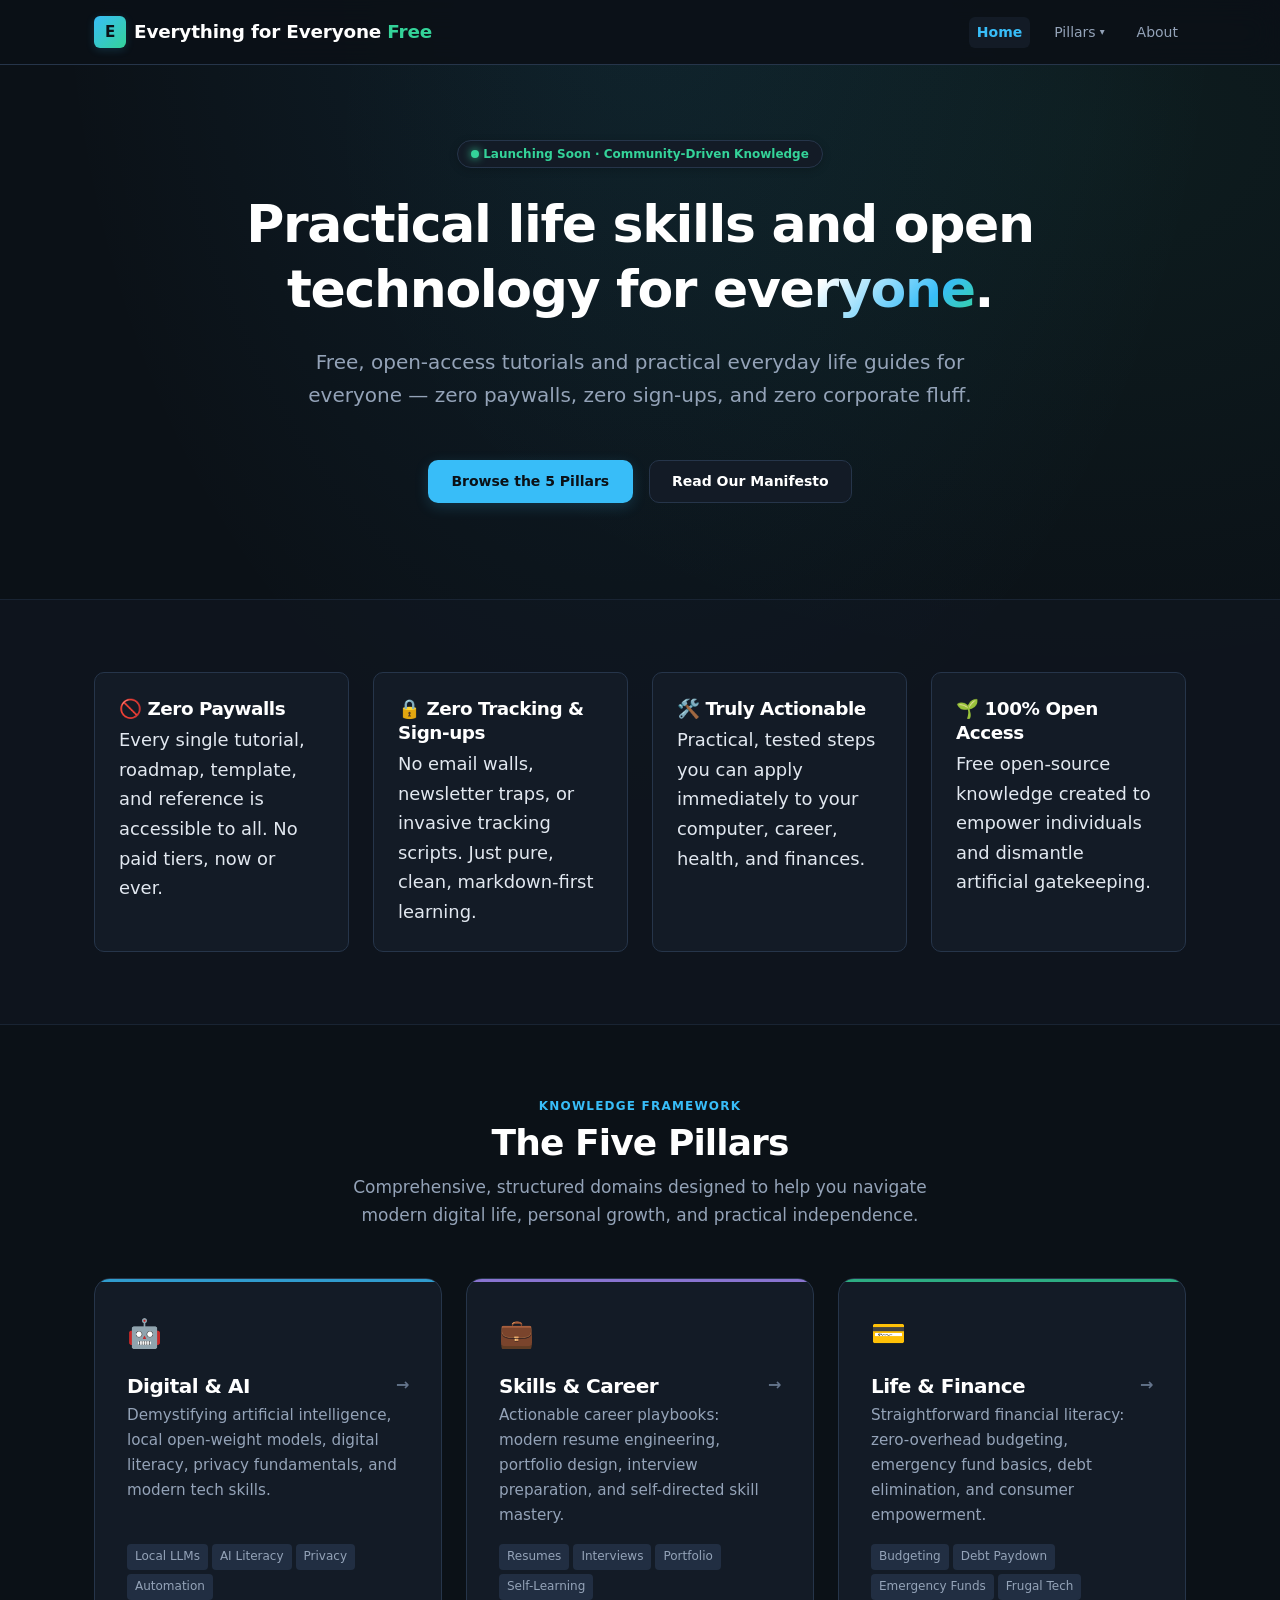
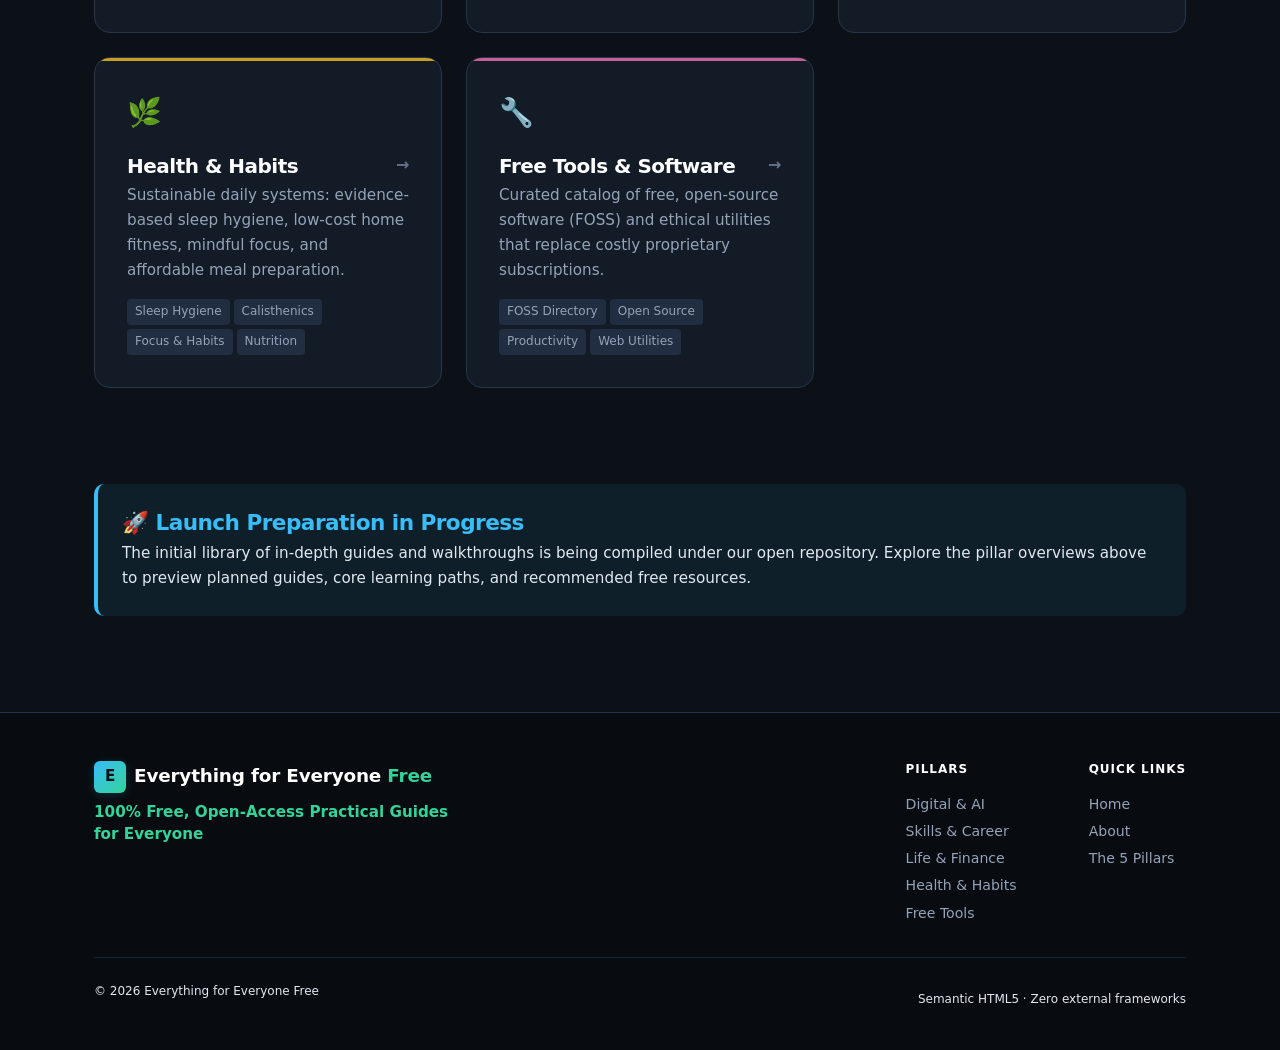
==== commit e290ff46: "Day 03: responsive navbar, mobile menu, and global footer" ====
--- a/index.html
+++ b/index.html
@@ -19,20 +19,22 @@
       </a>
 
       <button class="nav-toggle" aria-label="Toggle navigation menu" aria-expanded="false" aria-controls="primary-nav">
-        ☰
+        <span class="hamburger-box" aria-hidden="true">
+          <span class="hamburger-inner"></span>
+        </span>
       </button>
 
       <nav id="primary-nav" class="site-nav" aria-label="Primary navigation">
         <ul>
           <li><a href="index.html" class="active" aria-current="page">Home</a></li>
           <li class="nav-dropdown">
-            <a href="#pillars">Pillars ▾</a>
-            <div class="nav-dropdown-menu">
-              <a href="pillars/digital-ai.html">Digital &amp; AI</a>
-              <a href="pillars/skills-career.html">Skills &amp; Career</a>
-              <a href="pillars/life-finance.html">Life &amp; Finance</a>
-              <a href="pillars/health-habits.html">Health &amp; Habits</a>
-              <a href="pillars/free-tools.html">Free Tools</a>
+            <a href="#pillars" class="nav-dropdown-trigger" aria-haspopup="true">Pillars <span class="dropdown-arrow" aria-hidden="true">▾</span></a>
+            <div class="nav-dropdown-menu" role="menu">
+              <a href="pillars/digital-ai.html" role="menuitem">Digital &amp; AI</a>
+              <a href="pillars/skills-career.html" role="menuitem">Skills &amp; Career</a>
+              <a href="pillars/life-finance.html" role="menuitem">Life &amp; Finance</a>
+              <a href="pillars/health-habits.html" role="menuitem">Health &amp; Habits</a>
+              <a href="pillars/free-tools.html" role="menuitem">Free Tools</a>
             </div>
           </li>
           <li><a href="about.html">About</a></li>
@@ -198,12 +200,12 @@
     <div class="container footer-inner">
       <div class="footer-top">
         <div class="footer-brand">
-          <a href="index.html" class="brand-logo">
+          <a href="index.html" class="brand-logo" aria-label="Everything for Everyone Free Homepage">
             <span class="brand-icon">E</span>
             <span>Everything for Everyone <span class="brand-highlight">Free</span></span>
           </a>
-          <p>
-            Free, open-access tutorials and practical everyday life guides for everyone — zero paywalls, zero sign-ups.
+          <p class="footer-tagline">
+            100% Free, Open-Access Practical Guides for Everyone
           </p>
         </div>
 
@@ -215,23 +217,24 @@
               <li><a href="pillars/skills-career.html">Skills &amp; Career</a></li>
               <li><a href="pillars/life-finance.html">Life &amp; Finance</a></li>
               <li><a href="pillars/health-habits.html">Health &amp; Habits</a></li>
-              <li><a href="pillars/free-tools.html">Free Tools &amp; Software</a></li>
+              <li><a href="pillars/free-tools.html">Free Tools</a></li>
             </ul>
           </div>
 
           <div class="footer-col">
-            <h4>Project</h4>
+            <h4>Quick Links</h4>
             <ul>
-              <li><a href="about.html">About &amp; Manifesto</a></li>
-              <li><a href="index.html#pillars">Explore Framework</a></li>
+              <li><a href="index.html">Home</a></li>
+              <li><a href="about.html">About</a></li>
+              <li><a href="index.html#pillars">The 5 Pillars</a></li>
             </ul>
           </div>
         </div>
       </div>
 
       <div class="footer-bottom">
-        <p>© <span class="current-year">2026</span> Everything for Everyone Free. Open Knowledge for Humanity.</p>
-        <p>Built with semantic HTML5 &amp; zero external frameworks.</p>
+        <p>© 2026 Everything for Everyone Free</p>
+        <p>Semantic HTML5 · Zero external frameworks</p>
       </div>
     </div>
   </footer>
--- a/css/style.css
+++ b/css/style.css
@@ -607,7 +607,7 @@
   position: sticky;
   top: 0;
   z-index: 100;
-  background-color: rgba(11, 17, 23, 0.88);
+  background-color: rgba(11, 17, 23, 0.92);
   backdrop-filter: blur(14px);
   -webkit-backdrop-filter: blur(14px);
   border-bottom: 1px solid var(--color-border);
@@ -621,7 +621,7 @@
 }
 
 .brand-logo {
-  display: flex;
+  display: inline-flex;
   align-items: center;
   gap: var(--space-sm);
   font-size: 1.15rem;
@@ -633,6 +633,7 @@
 
 .brand-logo:hover {
   text-decoration: none;
+  color: var(--color-text-white);
 }
 
 .brand-icon {
@@ -645,8 +646,9 @@
   color: #0b1117;
   border-radius: var(--radius-sm);
   font-weight: 800;
-  font-size: 0.9rem;
+  font-size: 0.95rem;
   box-shadow: 0 2px 8px var(--color-primary-glow);
+  flex-shrink: 0;
 }
 
 .brand-highlight {
@@ -654,16 +656,77 @@
   font-weight: 800;
 }
 
+/* Hamburger button */
 .nav-toggle {
   display: none;
-  background: transparent;
+  align-items: center;
+  justify-content: center;
+  width: 44px;
+  height: 44px;
+  background: var(--color-surface);
   border: 1px solid var(--color-border);
+  border-radius: var(--radius-md);
   color: var(--color-text-white);
-  padding: var(--space-xs) var(--space-sm);
-  border-radius: var(--radius-sm);
-  font-size: 1.25rem;
   cursor: pointer;
-  line-height: 1;
+  padding: 0;
+  transition: all var(--transition-fast);
+}
+
+.nav-toggle:hover {
+  background-color: var(--color-surface-hover);
+  border-color: var(--color-primary);
+}
+
+.hamburger-box {
+  width: 20px;
+  height: 14px;
+  display: inline-block;
+  position: relative;
+}
+
+.hamburger-inner,
+.hamburger-inner::before,
+.hamburger-inner::after {
+  width: 20px;
+  height: 2px;
+  background-color: var(--color-text-white);
+  border-radius: 2px;
+  position: absolute;
+  transition: transform var(--transition-normal), opacity var(--transition-fast), top var(--transition-fast), background-color var(--transition-fast);
+}
+
+.hamburger-inner {
+  top: 50%;
+  transform: translateY(-50%);
+}
+
+.hamburger-inner::before {
+  content: "";
+  top: -6px;
+  left: 0;
+}
+
+.hamburger-inner::after {
+  content: "";
+  top: 6px;
+  left: 0;
+}
+
+/* Hamburger active transformation to "X" */
+.nav-toggle[aria-expanded="true"] .hamburger-inner {
+  background-color: transparent;
+}
+
+.nav-toggle[aria-expanded="true"] .hamburger-inner::before {
+  top: 0;
+  transform: rotate(45deg);
+  background-color: var(--color-cyan);
+}
+
+.nav-toggle[aria-expanded="true"] .hamburger-inner::after {
+  top: 0;
+  transform: rotate(-45deg);
+  background-color: var(--color-cyan);
 }
 
 .site-nav ul {
@@ -680,6 +743,9 @@
   padding: var(--space-xs) var(--space-sm);
   border-radius: var(--radius-sm);
   transition: all var(--transition-fast);
+  display: inline-flex;
+  align-items: center;
+  gap: var(--space-xs);
 }
 
 .site-nav a:hover,
@@ -699,12 +765,23 @@
   position: relative;
 }
 
+.dropdown-arrow {
+  font-size: 0.7em;
+  transition: transform var(--transition-fast);
+  display: inline-block;
+}
+
+.nav-dropdown:hover .dropdown-arrow,
+.nav-dropdown:focus-within .dropdown-arrow {
+  transform: rotate(180deg);
+}
+
 .nav-dropdown-menu {
   display: none;
   position: absolute;
-  top: 100%;
+  top: calc(100% + 4px);
   left: 0;
-  min-width: 200px;
+  min-width: 220px;
   background-color: var(--color-surface);
   border: 1px solid var(--color-border);
   border-radius: var(--radius-md);
@@ -721,10 +798,18 @@
 }
 
 .nav-dropdown-menu a {
-  padding: var(--space-xs) var(--space-md);
+  padding: 0.65rem var(--space-md);
   border-radius: 0;
   width: 100%;
   display: block;
+  font-size: var(--font-size-sm);
+  color: var(--color-text-muted);
+}
+
+.nav-dropdown-menu a:hover,
+.nav-dropdown-menu a.active {
+  background-color: var(--color-surface-hover);
+  color: var(--color-primary);
 }
 
 /* --- 10. Hero & Page Header Sections --- */
@@ -1059,6 +1144,13 @@
   margin-top: var(--space-sm);
 }
 
+.footer-tagline {
+  color: var(--color-emerald) !important;
+  font-weight: 600;
+  font-size: 0.95rem !important;
+  line-height: 1.5;
+}
+
 .footer-links-group {
   display: flex;
   flex-wrap: wrap;
@@ -1104,7 +1196,7 @@
 /* --- 13. Mobile Viewport Adjustments (< 768px) --- */
 @media (max-width: 767px) {
   .nav-toggle {
-    display: block;
+    display: inline-flex;
   }
 
   .site-nav {
@@ -1117,22 +1209,39 @@
     border-bottom: 1px solid var(--color-border);
     padding: var(--space-md);
     box-shadow: var(--shadow-lg);
+    max-height: calc(100vh - 72px);
+    overflow-y: auto;
   }
 
   .site-nav.is-open {
     display: block;
+    animation: navSlideDown 200ms ease forwards;
+  }
+
+  @keyframes navSlideDown {
+    from {
+      opacity: 0;
+      transform: translateY(-8px);
+    }
+    to {
+      opacity: 1;
+      transform: translateY(0);
+    }
   }
 
   .site-nav ul {
     flex-direction: column;
-    align-items: flex-start;
+    align-items: stretch;
     gap: var(--space-xs);
   }
 
   .site-nav a {
-    display: block;
+    display: flex;
+    align-items: center;
+    justify-content: space-between;
     width: 100%;
-    padding: var(--space-sm);
+    padding: var(--space-sm) var(--space-md);
+    border-radius: var(--radius-sm);
   }
 
   .nav-dropdown {
@@ -1142,11 +1251,20 @@
   .nav-dropdown-menu {
     position: static;
     display: flex;
+    flex-direction: column;
     background-color: var(--color-surface-elevated);
     box-shadow: none;
-    border: none;
-    margin-left: var(--space-md);
+    border: 1px solid var(--color-border);
+    border-radius: var(--radius-sm);
+    margin-left: var(--space-sm);
     margin-top: var(--space-xs);
+    margin-bottom: var(--space-xs);
+    padding: var(--space-xs) 0;
+  }
+
+  .nav-dropdown-menu a {
+    padding: 0.55rem var(--space-md);
+    font-size: var(--font-size-sm);
   }
 
   .hero-actions {
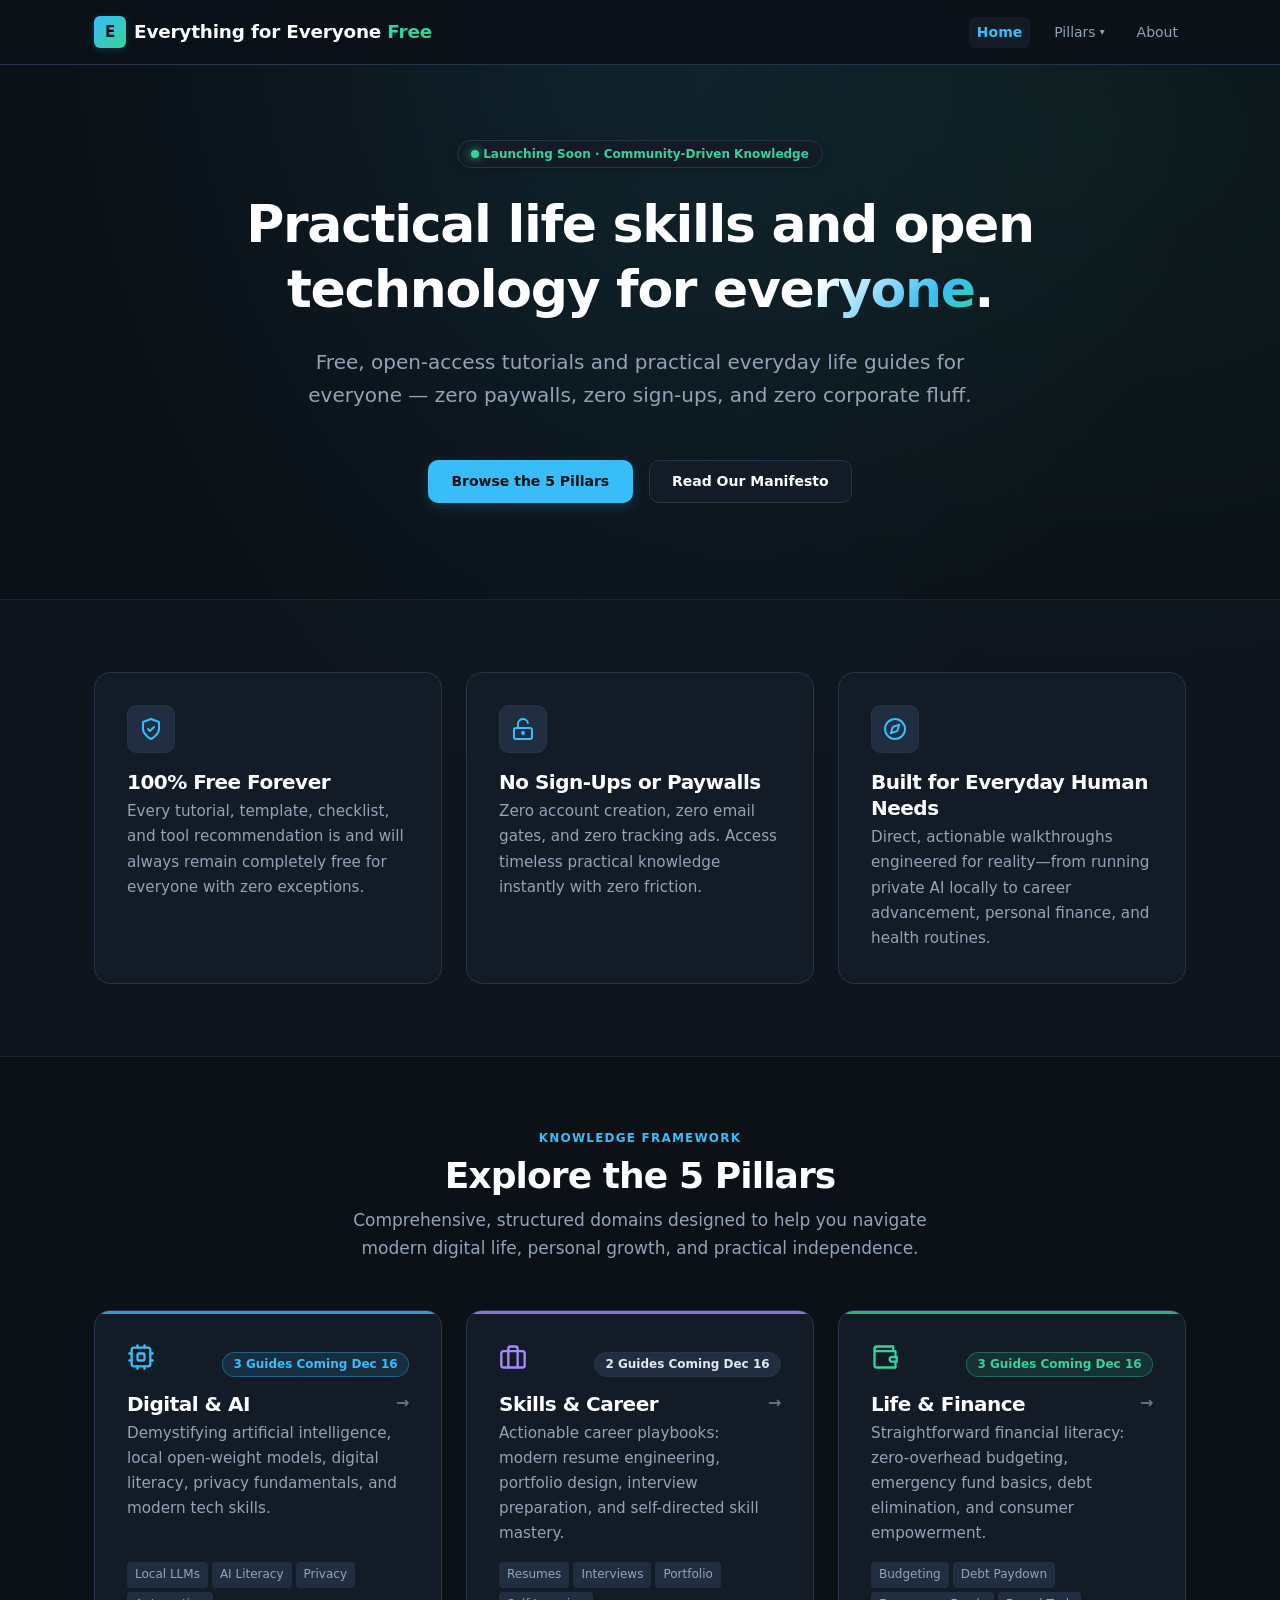
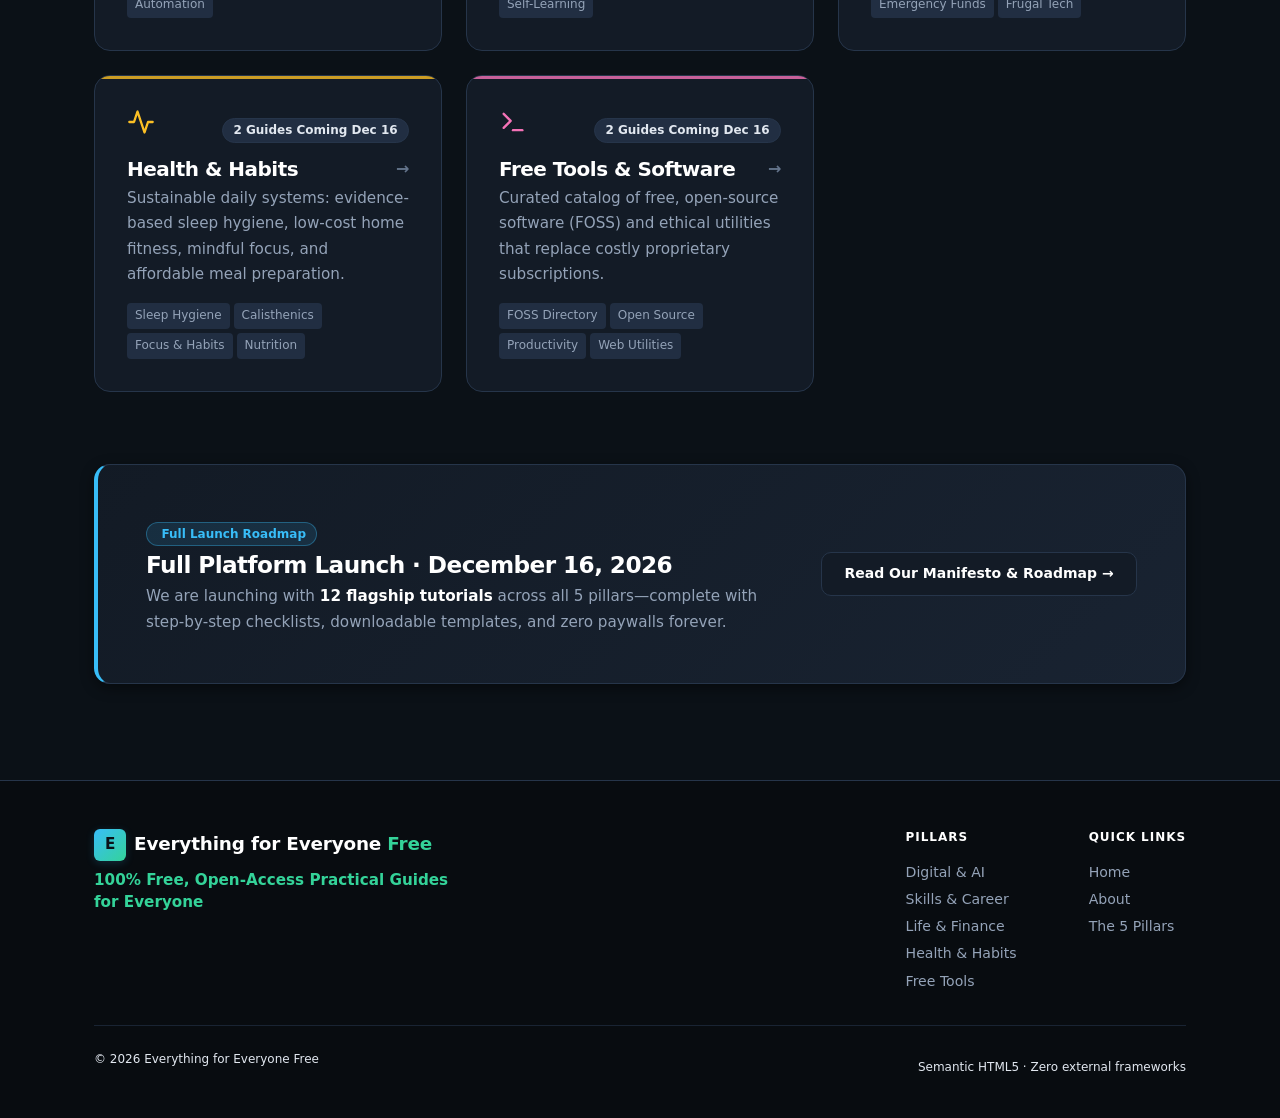
==== commit 405da087: "Day 04: homepage mission strip and 5-pillar cards" ====
--- a/index.html
+++ b/index.html
@@ -68,42 +68,54 @@
       </div>
     </section>
 
-    <!-- Core Values / Pledge -->
-    <section class="values-section" aria-label="Our core commitments">
+    <!-- Mission Strip: 3-column highlight row -->
+    <section class="mission-section" aria-label="Why this platform exists">
       <div class="container">
-        <div class="grid-2 values-grid">
-          <article class="card value-card">
-            <h3>🚫 Zero Paywalls</h3>
-            <p>Every single tutorial, roadmap, template, and reference is accessible to all. No paid tiers, now or ever.</p>
+        <div class="grid-3 mission-grid">
+          <article class="mission-card">
+            <div class="mission-icon" aria-hidden="true">
+              <svg xmlns="http://www.w3.org/2000/svg" viewBox="0 0 24 24" fill="none" stroke="currentColor" stroke-width="2" stroke-linecap="round" stroke-linejoin="round"><path d="M12 22s8-4 8-10V5l-8-3-8 3v7c0 6 8 10 8 10z"/><path d="m9 12 2 2 4-4"/></svg>
+            </div>
+            <h3>100% Free Forever</h3>
+            <p>Every tutorial, template, checklist, and tool recommendation is and will always remain completely free for everyone with zero exceptions.</p>
           </article>
-          <article class="card value-card">
-            <h3>🔒 Zero Tracking &amp; Sign-ups</h3>
-            <p>No email walls, newsletter traps, or invasive tracking scripts. Just pure, clean, markdown-first learning.</p>
+
+          <article class="mission-card">
+            <div class="mission-icon" aria-hidden="true">
+              <svg xmlns="http://www.w3.org/2000/svg" viewBox="0 0 24 24" fill="none" stroke="currentColor" stroke-width="2" stroke-linecap="round" stroke-linejoin="round"><rect width="18" height="11" x="3" y="11" rx="2" ry="2"/><path d="M7 11V7a5 5 0 0 1 9.9-1"/><circle cx="12" cy="16" r="1"/></svg>
+            </div>
+            <h3>No Sign-Ups or Paywalls</h3>
+            <p>Zero account creation, zero email gates, and zero tracking ads. Access timeless practical knowledge instantly with zero friction.</p>
           </article>
-          <article class="card value-card">
-            <h3>🛠️ Truly Actionable</h3>
-            <p>Practical, tested steps you can apply immediately to your computer, career, health, and finances.</p>
+
+          <article class="mission-card">
+            <div class="mission-icon" aria-hidden="true">
+              <svg xmlns="http://www.w3.org/2000/svg" viewBox="0 0 24 24" fill="none" stroke="currentColor" stroke-width="2" stroke-linecap="round" stroke-linejoin="round"><circle cx="12" cy="12" r="10"/><polygon points="16.24 7.76 14.12 14.12 7.76 16.24 9.88 9.88 16.24 7.76"/></svg>
+            </div>
+            <h3>Built for Everyday Human Needs</h3>
+            <p>Direct, actionable walkthroughs engineered for reality—from running private AI locally to career advancement, personal finance, and health routines.</p>
           </article>
-          <article class="card value-card">
-            <h3>🌱 100% Open Access</h3>
-            <p>Free open-source knowledge created to empower individuals and dismantle artificial gatekeeping.</p>
-          </article>
-        </div>
-      </div>
-    </section>
-
-    <!-- The 5 Pillars Section -->
+        </div>
+      </div>
+    </section>
+
+    <!-- 5-Pillar Navigation Grid -->
     <section id="pillars" class="container" style="padding-block: var(--space-3xl);">
       <div class="section-header">
         <div class="section-tag">Knowledge Framework</div>
-        <h2 class="section-title">The Five Pillars</h2>
+        <h2 class="section-title">Explore the 5 Pillars</h2>
         <p class="section-desc">Comprehensive, structured domains designed to help you navigate modern digital life, personal growth, and practical independence.</p>
       </div>
 
       <div class="grid-3 pillars-grid">
         <!-- Pillar 1: Digital & AI -->
         <a href="pillars/digital-ai.html" class="card pillar-card pillar-ai">
-          <span class="card-icon" aria-hidden="true">🤖</span>
+          <div class="card-top">
+            <span class="card-icon" aria-hidden="true">
+              <svg xmlns="http://www.w3.org/2000/svg" viewBox="0 0 24 24" fill="none" stroke="currentColor" stroke-width="2" stroke-linecap="round" stroke-linejoin="round"><rect width="16" height="16" x="4" y="4" rx="2"/><rect width="6" height="6" x="9" y="9" rx="1"/><path d="M15 2v2"/><path d="M15 20v2"/><path d="M2 15h2"/><path d="M2 9h2"/><path d="M20 15h2"/><path d="M20 9h2"/><path d="M9 2v2"/><path d="M9 20v2"/></svg>
+            </span>
+            <span class="badge badge-cyan">3 Guides Coming Dec 16</span>
+          </div>
           <h3 class="card-title">
             Digital &amp; AI
             <span class="arrow" aria-hidden="true">→</span>
@@ -119,7 +131,12 @@
 
         <!-- Pillar 2: Skills & Career -->
         <a href="pillars/skills-career.html" class="card pillar-card pillar-career">
-          <span class="card-icon" aria-hidden="true">💼</span>
+          <div class="card-top">
+            <span class="card-icon" aria-hidden="true">
+              <svg xmlns="http://www.w3.org/2000/svg" viewBox="0 0 24 24" fill="none" stroke="currentColor" stroke-width="2" stroke-linecap="round" stroke-linejoin="round"><rect width="20" height="14" x="2" y="7" rx="2" ry="2"/><path d="M16 21V5a2 2 0 0 0-2-2h-4a2 2 0 0 0-2 2v16"/></svg>
+            </span>
+            <span class="badge">2 Guides Coming Dec 16</span>
+          </div>
           <h3 class="card-title">
             Skills &amp; Career
             <span class="arrow" aria-hidden="true">→</span>
@@ -135,7 +152,12 @@
 
         <!-- Pillar 3: Life & Finance -->
         <a href="pillars/life-finance.html" class="card pillar-card pillar-finance">
-          <span class="card-icon" aria-hidden="true">💳</span>
+          <div class="card-top">
+            <span class="card-icon" aria-hidden="true">
+              <svg xmlns="http://www.w3.org/2000/svg" viewBox="0 0 24 24" fill="none" stroke="currentColor" stroke-width="2" stroke-linecap="round" stroke-linejoin="round"><path d="M21 12V7H5a2 2 0 0 1 0-4h14v4"/><path d="M3 5v14a2 2 0 0 0 2 2h16v-5"/><path d="M18 12a2 2 0 0 0 0 4h4v-4Z"/></svg>
+            </span>
+            <span class="badge badge-emerald">3 Guides Coming Dec 16</span>
+          </div>
           <h3 class="card-title">
             Life &amp; Finance
             <span class="arrow" aria-hidden="true">→</span>
@@ -151,7 +173,12 @@
 
         <!-- Pillar 4: Health & Habits -->
         <a href="pillars/health-habits.html" class="card pillar-card pillar-health">
-          <span class="card-icon" aria-hidden="true">🌿</span>
+          <div class="card-top">
+            <span class="card-icon" aria-hidden="true">
+              <svg xmlns="http://www.w3.org/2000/svg" viewBox="0 0 24 24" fill="none" stroke="currentColor" stroke-width="2" stroke-linecap="round" stroke-linejoin="round"><path d="M22 12h-4l-3 9L9 3l-3 9H2"/></svg>
+            </span>
+            <span class="badge">2 Guides Coming Dec 16</span>
+          </div>
           <h3 class="card-title">
             Health &amp; Habits
             <span class="arrow" aria-hidden="true">→</span>
@@ -167,7 +194,12 @@
 
         <!-- Pillar 5: Free Tools -->
         <a href="pillars/free-tools.html" class="card pillar-card pillar-tools">
-          <span class="card-icon" aria-hidden="true">🔧</span>
+          <div class="card-top">
+            <span class="card-icon" aria-hidden="true">
+              <svg xmlns="http://www.w3.org/2000/svg" viewBox="0 0 24 24" fill="none" stroke="currentColor" stroke-width="2" stroke-linecap="round" stroke-linejoin="round"><polyline points="4 17 10 11 4 5"/><line x1="12" x2="20" y1="19" y2="19"/></svg>
+            </span>
+            <span class="badge">2 Guides Coming Dec 16</span>
+          </div>
           <h3 class="card-title">
             Free Tools &amp; Software
             <span class="arrow" aria-hidden="true">→</span>
@@ -183,15 +215,27 @@
       </div>
     </section>
 
-    <!-- Upcoming Guides Highlight -->
-    <section id="upcoming" class="container" style="padding-bottom: var(--space-3xl);">
-      <div class="callout">
-        <h4>🚀 Launch Preparation in Progress</h4>
-        <p>
-          The initial library of in-depth guides and walkthroughs is being compiled under our open repository.
-          Explore the pillar overviews above to preview planned guides, core learning paths, and recommended free resources.
-        </p>
-      </div>
+    <!-- Launch Roadmap Banner -->
+    <section id="roadmap" class="container" style="padding-bottom: var(--space-4xl);">
+      <aside class="roadmap-banner" aria-label="Platform Launch Announcement">
+        <div class="roadmap-body">
+          <div class="roadmap-badge-wrap">
+            <span class="badge badge-cyan">
+              <span class="pulse-dot" aria-hidden="true"></span>
+              Full Launch Roadmap
+            </span>
+          </div>
+          <h3 class="roadmap-title">Full Platform Launch · December 16, 2026</h3>
+          <p class="roadmap-desc">
+            We are launching with <strong>12 flagship tutorials</strong> across all 5 pillars—complete with step-by-step checklists, downloadable templates, and zero paywalls forever.
+          </p>
+        </div>
+        <div class="roadmap-action">
+          <a href="about.html" class="btn btn-secondary">
+            Read Our Manifesto &amp; Roadmap →
+          </a>
+        </div>
+      </aside>
     </section>
   </main>
 
--- a/css/style.css
+++ b/css/style.css
@@ -424,7 +424,25 @@
 .card-icon {
   font-size: 1.75rem;
   margin-bottom: var(--space-md);
-  display: inline-block;
+  display: inline-flex;
+  align-items: center;
+  justify-content: center;
+  color: var(--pillar-color, var(--color-primary));
+}
+
+.card-icon svg {
+  width: 28px;
+  height: 28px;
+  stroke: currentColor;
+  display: block;
+}
+
+.card-top {
+  display: flex;
+  align-items: center;
+  justify-content: space-between;
+  margin-bottom: var(--space-xs);
+  gap: var(--space-sm);
 }
 
 .card-title {
@@ -947,12 +965,124 @@
   color: var(--color-text-muted);
 }
 
+/* Mission section */
+.mission-section {
+  padding-block: var(--space-3xl);
+  border-top: 1px solid var(--color-border-subtle);
+  border-bottom: 1px solid var(--color-border-subtle);
+  background-color: rgba(19, 27, 38, 0.45);
+}
+
+.mission-card {
+  background-color: var(--color-surface);
+  border: 1px solid var(--color-border);
+  border-radius: var(--radius-lg);
+  padding: var(--space-xl);
+  display: flex;
+  flex-direction: column;
+  transition: transform var(--transition-normal), border-color var(--transition-normal), box-shadow var(--transition-normal);
+}
+
+.mission-card:hover {
+  border-color: var(--color-text-dim);
+  box-shadow: var(--shadow-md);
+  transform: translateY(-2px);
+}
+
+.mission-icon {
+  display: inline-flex;
+  align-items: center;
+  justify-content: center;
+  width: 48px;
+  height: 48px;
+  border-radius: var(--radius-md);
+  background-color: var(--color-surface-elevated);
+  border: 1px solid var(--color-border);
+  color: var(--color-cyan);
+  margin-bottom: var(--space-md);
+}
+
+.mission-icon svg {
+  width: 24px;
+  height: 24px;
+  stroke: currentColor;
+  display: block;
+}
+
+.mission-card h3 {
+  font-size: 1.25rem;
+  color: var(--color-text-white);
+  margin-bottom: var(--space-xs);
+}
+
+.mission-card p {
+  font-size: 0.95rem;
+  color: var(--color-text-muted);
+  line-height: var(--line-height-body);
+  margin-bottom: 0;
+}
+
 /* Values section */
 .values-section {
   padding-block: var(--space-3xl);
   border-top: 1px solid var(--color-border-subtle);
   border-bottom: 1px solid var(--color-border-subtle);
   background-color: rgba(19, 27, 38, 0.4);
+}
+
+/* Roadmap banner callout */
+.roadmap-banner {
+  background: linear-gradient(135deg, rgba(19, 27, 38, 0.95) 0%, rgba(27, 38, 54, 0.85) 100%);
+  border: 1px solid var(--color-border);
+  border-left: 4px solid var(--color-cyan);
+  border-radius: var(--radius-lg);
+  padding: var(--space-2xl);
+  display: flex;
+  align-items: center;
+  justify-content: space-between;
+  gap: var(--space-xl);
+  box-shadow: var(--shadow-md);
+}
+
+.roadmap-badge-wrap {
+  margin-bottom: var(--space-xs);
+}
+
+.roadmap-body {
+  flex: 1;
+  min-width: 0;
+}
+
+.roadmap-title {
+  font-size: clamp(1.2rem, 2vw, 1.45rem);
+  margin-bottom: var(--space-xs);
+  color: var(--color-text-white);
+}
+
+.roadmap-desc {
+  font-size: 0.95rem;
+  color: var(--color-text-muted);
+  line-height: var(--line-height-body);
+  margin-bottom: 0;
+}
+
+.roadmap-action {
+  flex-shrink: 0;
+}
+
+@media (max-width: 767px) {
+  .roadmap-banner {
+    flex-direction: column;
+    align-items: flex-start;
+    gap: var(--space-lg);
+    padding: var(--space-xl);
+  }
+  .roadmap-action {
+    width: 100%;
+  }
+  .roadmap-action .btn {
+    width: 100%;
+  }
 }
 
 /* --- 11. Content Modules & Sidebars --- */
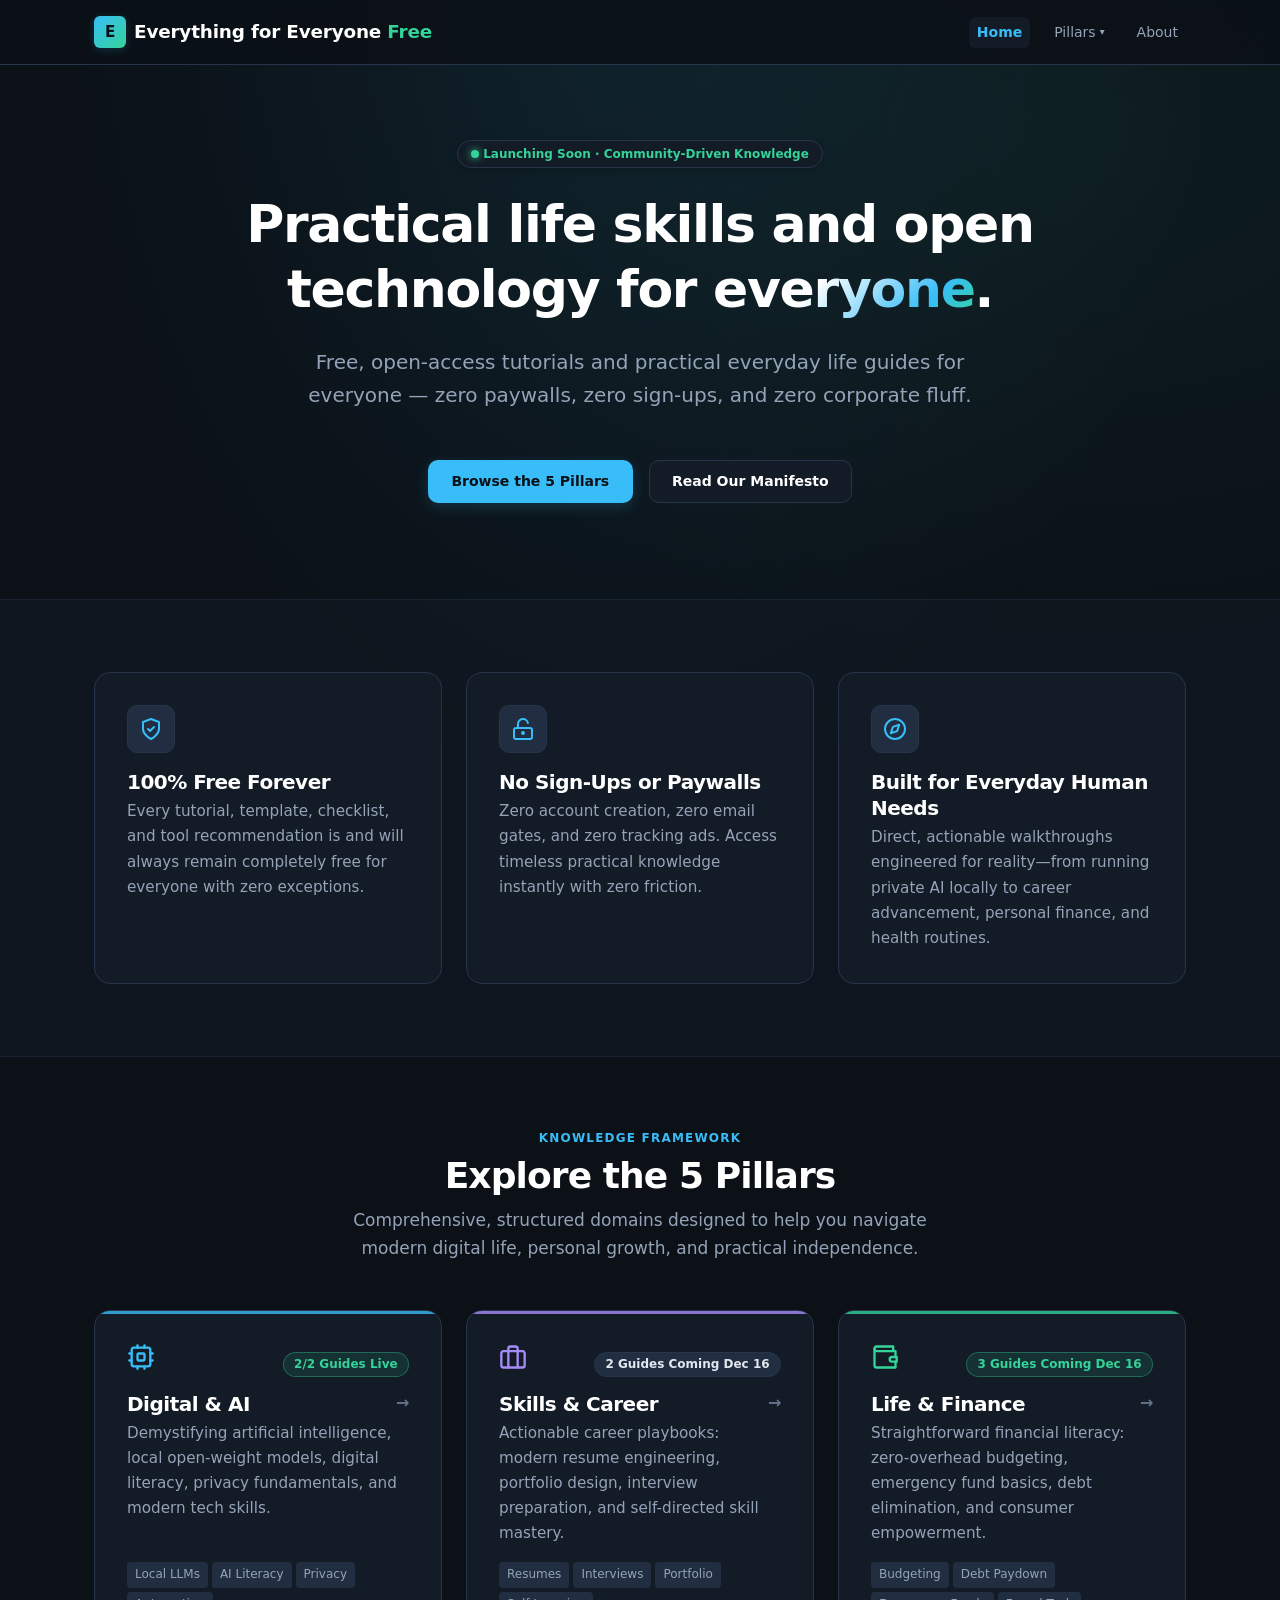
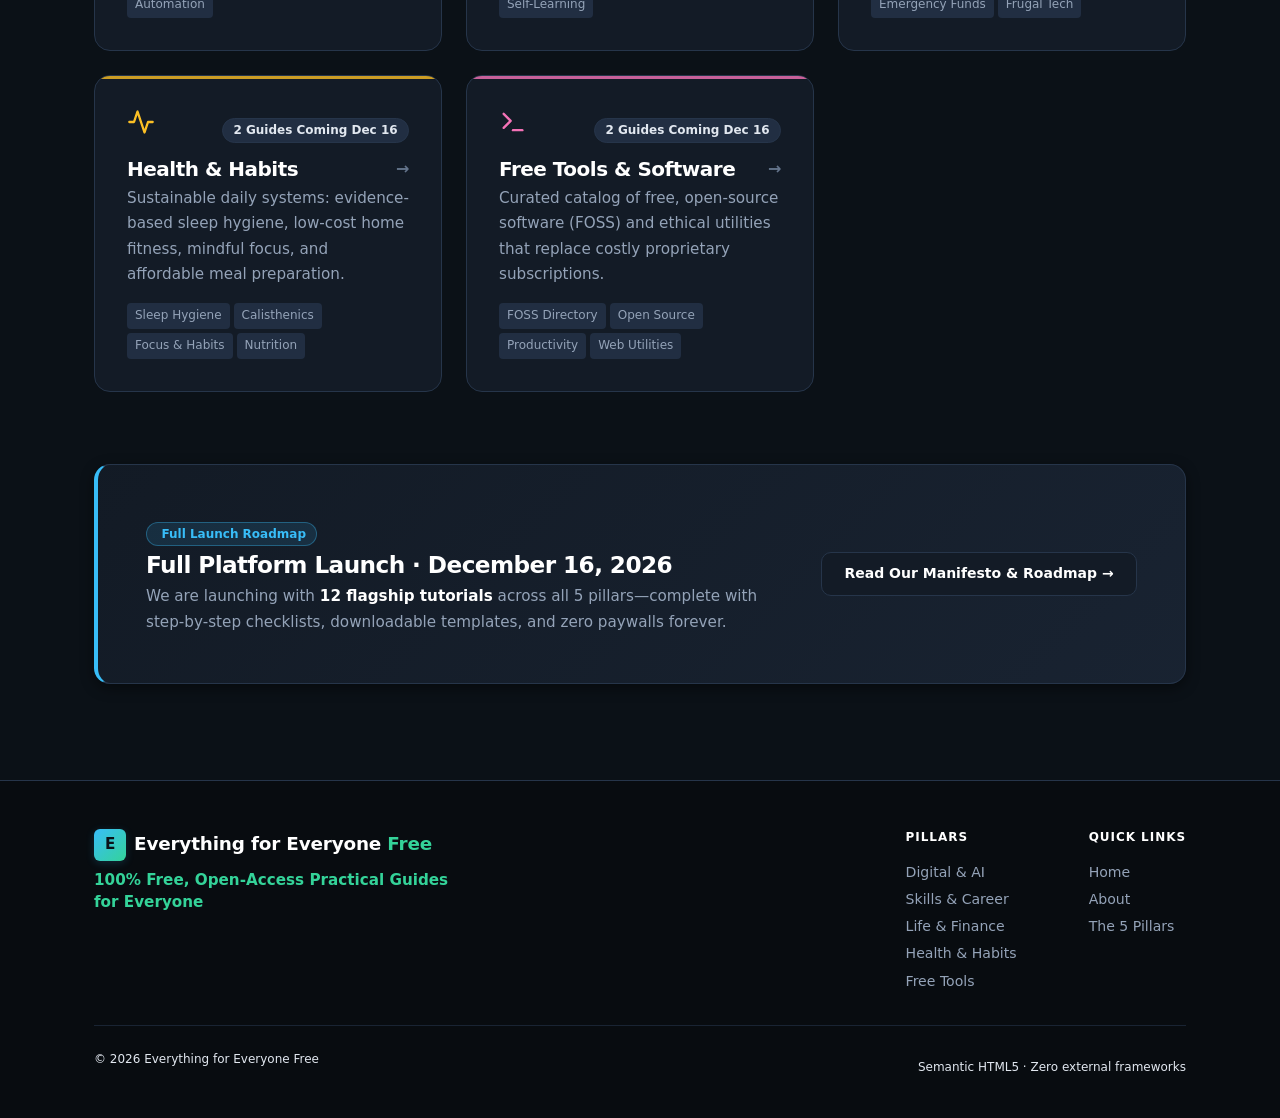
==== commit 9d8a9f56: "Nov 26: Guide 2 (Spot Scams & Phishing) + Pillar 01 complete" ====
--- a/index.html
+++ b/index.html
@@ -114,7 +114,7 @@
             <span class="card-icon" aria-hidden="true">
               <svg xmlns="http://www.w3.org/2000/svg" viewBox="0 0 24 24" fill="none" stroke="currentColor" stroke-width="2" stroke-linecap="round" stroke-linejoin="round"><rect width="16" height="16" x="4" y="4" rx="2"/><rect width="6" height="6" x="9" y="9" rx="1"/><path d="M15 2v2"/><path d="M15 20v2"/><path d="M2 15h2"/><path d="M2 9h2"/><path d="M20 15h2"/><path d="M20 9h2"/><path d="M9 2v2"/><path d="M9 20v2"/></svg>
             </span>
-            <span class="badge badge-cyan">3 Guides Coming Dec 16</span>
+            <span class="badge badge-emerald">2/2 Guides Live</span>
           </div>
           <h3 class="card-title">
             Digital &amp; AI
--- a/css/style.css
+++ b/css/style.css
@@ -1427,3 +1427,321 @@
     gap: var(--space-sm);
   }
 }
+
+/* --- 14. Tutorial & Article Styles --- */
+.article-wrapper {
+  width: 100%;
+  max-width: var(--max-reading-width);
+  margin-inline: auto;
+  padding-block: var(--space-2xl) var(--space-4xl);
+}
+
+.article-header {
+  margin-bottom: var(--space-2xl);
+}
+
+.article-title {
+  font-size: clamp(2rem, 4vw + 1rem, 2.75rem);
+  line-height: 1.22;
+  margin-bottom: var(--space-md);
+  color: var(--color-text-white);
+  letter-spacing: -0.025em;
+}
+
+.article-lead {
+  font-size: clamp(1.1rem, 1.8vw, 1.25rem);
+  color: var(--color-text-muted);
+  line-height: 1.6;
+  margin-bottom: var(--space-lg);
+}
+
+.article-meta {
+  display: flex;
+  flex-wrap: wrap;
+  gap: var(--space-sm);
+  align-items: center;
+  padding-bottom: var(--space-lg);
+  border-bottom: 1px solid var(--color-border);
+}
+
+.article-meta .badge {
+  font-size: var(--font-size-xs);
+  padding: 0.35rem 0.75rem;
+}
+
+/* "What You'll Learn" Summary Box */
+.learn-box {
+  background: linear-gradient(135deg, rgba(19, 27, 38, 0.95) 0%, rgba(27, 40, 58, 0.85) 100%);
+  border: 1px solid var(--color-border);
+  border-left: 4px solid var(--color-emerald);
+  border-radius: var(--radius-md);
+  padding: var(--space-xl);
+  margin-block: var(--space-2xl);
+  box-shadow: var(--shadow-sm);
+}
+
+.learn-box-title {
+  font-size: 1.15rem;
+  font-weight: 700;
+  color: var(--color-emerald);
+  display: flex;
+  align-items: center;
+  gap: var(--space-xs);
+  margin-bottom: var(--space-md);
+}
+
+.learn-box-list {
+  list-style: none;
+  display: flex;
+  flex-direction: column;
+  gap: var(--space-sm);
+  padding-left: 0;
+}
+
+.learn-box-list li {
+  position: relative;
+  padding-left: 1.75rem;
+  color: var(--color-text-body);
+  font-size: var(--font-size-base);
+  line-height: var(--line-height-body);
+}
+
+.learn-box-list li::before {
+  content: "✓";
+  position: absolute;
+  left: 0;
+  color: var(--color-emerald);
+  font-weight: 800;
+  font-size: 1rem;
+}
+
+/* Numbered Step-by-Step Sections */
+.step-section {
+  margin-block: var(--space-3xl);
+  scroll-margin-top: 5rem;
+}
+
+.step-header {
+  display: flex;
+  align-items: center;
+  gap: var(--space-md);
+  margin-bottom: var(--space-lg);
+}
+
+.step-number {
+  flex-shrink: 0;
+  width: 2.5rem;
+  height: 2.5rem;
+  border-radius: var(--radius-full);
+  background: linear-gradient(135deg, var(--color-cyan), var(--color-emerald));
+  color: #0b1117;
+  font-weight: 800;
+  font-size: 1.1rem;
+  display: inline-flex;
+  align-items: center;
+  justify-content: center;
+  box-shadow: 0 2px 10px var(--color-primary-glow);
+}
+
+.step-title {
+  font-size: clamp(1.35rem, 2.5vw, 1.75rem);
+  margin-bottom: 0;
+  color: var(--color-text-white);
+  line-height: 1.25;
+}
+
+.step-content {
+  display: flex;
+  flex-direction: column;
+  gap: var(--space-lg);
+}
+
+/* Tool Directory Cards within steps */
+.tool-grid {
+  display: grid;
+  grid-template-columns: 1fr;
+  gap: var(--space-md);
+}
+
+.tool-card {
+  background-color: var(--color-surface);
+  border: 1px solid var(--color-border);
+  border-radius: var(--radius-md);
+  padding: var(--space-lg);
+  display: flex;
+  flex-direction: column;
+  gap: var(--space-xs);
+  transition: transform var(--transition-fast), border-color var(--transition-fast);
+}
+
+.tool-card:hover {
+  border-color: var(--color-primary);
+  transform: translateY(-2px);
+}
+
+.tool-card-top {
+  display: flex;
+  align-items: center;
+  justify-content: space-between;
+  flex-wrap: wrap;
+  gap: var(--space-xs);
+  margin-bottom: var(--space-xs);
+}
+
+.tool-name {
+  font-size: 1.15rem;
+  font-weight: 700;
+  color: var(--color-text-white);
+  display: flex;
+  align-items: center;
+  gap: var(--space-xs);
+}
+
+.tool-badge {
+  font-size: 0.75rem;
+  font-weight: 600;
+  padding: 0.2rem 0.55rem;
+  border-radius: var(--radius-full);
+  background-color: rgba(52, 211, 153, 0.15);
+  color: var(--color-emerald);
+  border: 1px solid rgba(52, 211, 153, 0.3);
+}
+
+.tool-use-case {
+  font-size: 0.95rem;
+  color: var(--color-text-body);
+  line-height: var(--line-height-body);
+  margin-bottom: var(--space-xs);
+}
+
+.tool-pro-tip {
+  font-size: 0.88rem;
+  color: var(--color-text-muted);
+  background-color: var(--color-surface-elevated);
+  padding: var(--space-sm) var(--space-md);
+  border-radius: var(--radius-xs);
+  border-left: 3px solid var(--color-cyan);
+}
+
+/* Safety & Privacy Warning Box */
+.safety-box {
+  background-color: rgba(251, 191, 36, 0.08);
+  border: 1px solid rgba(251, 191, 36, 0.3);
+  border-left: 4px solid #fbbf24;
+  border-radius: var(--radius-md);
+  padding: var(--space-xl);
+  margin-block: var(--space-2xl);
+}
+
+.safety-box-title {
+  color: #fbbf24;
+  font-size: 1.15rem;
+  font-weight: 700;
+  display: flex;
+  align-items: center;
+  gap: var(--space-xs);
+  margin-bottom: var(--space-sm);
+}
+
+.safety-box ul {
+  padding-left: var(--space-lg);
+  color: var(--color-text-body);
+  display: flex;
+  flex-direction: column;
+  gap: var(--space-sm);
+}
+
+.safety-box li strong {
+  color: #fbbf24;
+}
+
+/* Next / Previous Guide Navigation */
+.guide-nav {
+  display: grid;
+  grid-template-columns: 1fr;
+  gap: var(--space-md);
+  margin-top: var(--space-3xl);
+  padding-top: var(--space-2xl);
+  border-top: 1px solid var(--color-border);
+}
+
+@media (min-width: 640px) {
+  .guide-nav {
+    grid-template-columns: 1fr 1fr;
+  }
+}
+
+.guide-nav-item {
+  display: flex;
+  flex-direction: column;
+  padding: var(--space-lg);
+  border-radius: var(--radius-md);
+  border: 1px solid var(--color-border);
+  background-color: var(--color-surface);
+  text-decoration: none;
+  transition: all var(--transition-fast);
+}
+
+.guide-nav-item:hover {
+  border-color: var(--color-primary);
+  transform: translateY(-2px);
+  text-decoration: none;
+  box-shadow: var(--shadow-md);
+}
+
+.guide-nav-item.next {
+  text-align: right;
+  border-left-color: var(--color-border);
+}
+
+@media (min-width: 640px) {
+  .guide-nav-item.next {
+    border-left: 1px solid var(--color-border);
+  }
+}
+
+.guide-nav-label {
+  font-size: var(--font-size-xs);
+  text-transform: uppercase;
+  letter-spacing: 0.08em;
+  font-weight: 600;
+  color: var(--color-text-dim);
+  margin-bottom: var(--space-xs);
+}
+
+.guide-nav-title {
+  font-size: 1.05rem;
+  font-weight: 700;
+  color: var(--color-text-white);
+  line-height: 1.35;
+}
+
+.guide-nav-item:hover .guide-nav-title {
+  color: var(--color-primary);
+}
+
+/* Mobile responsive adjustments for articles */
+@media (max-width: 767px) {
+  .article-wrapper {
+    padding-block: var(--space-lg) var(--space-2xl);
+  }
+
+  .step-header {
+    gap: var(--space-sm);
+  }
+
+  .step-number {
+    width: 2.2rem;
+    height: 2.2rem;
+    font-size: 0.95rem;
+  }
+
+  .tool-card {
+    padding: var(--space-md);
+  }
+
+  .learn-box,
+  .safety-box {
+    padding: var(--space-lg);
+  }
+}
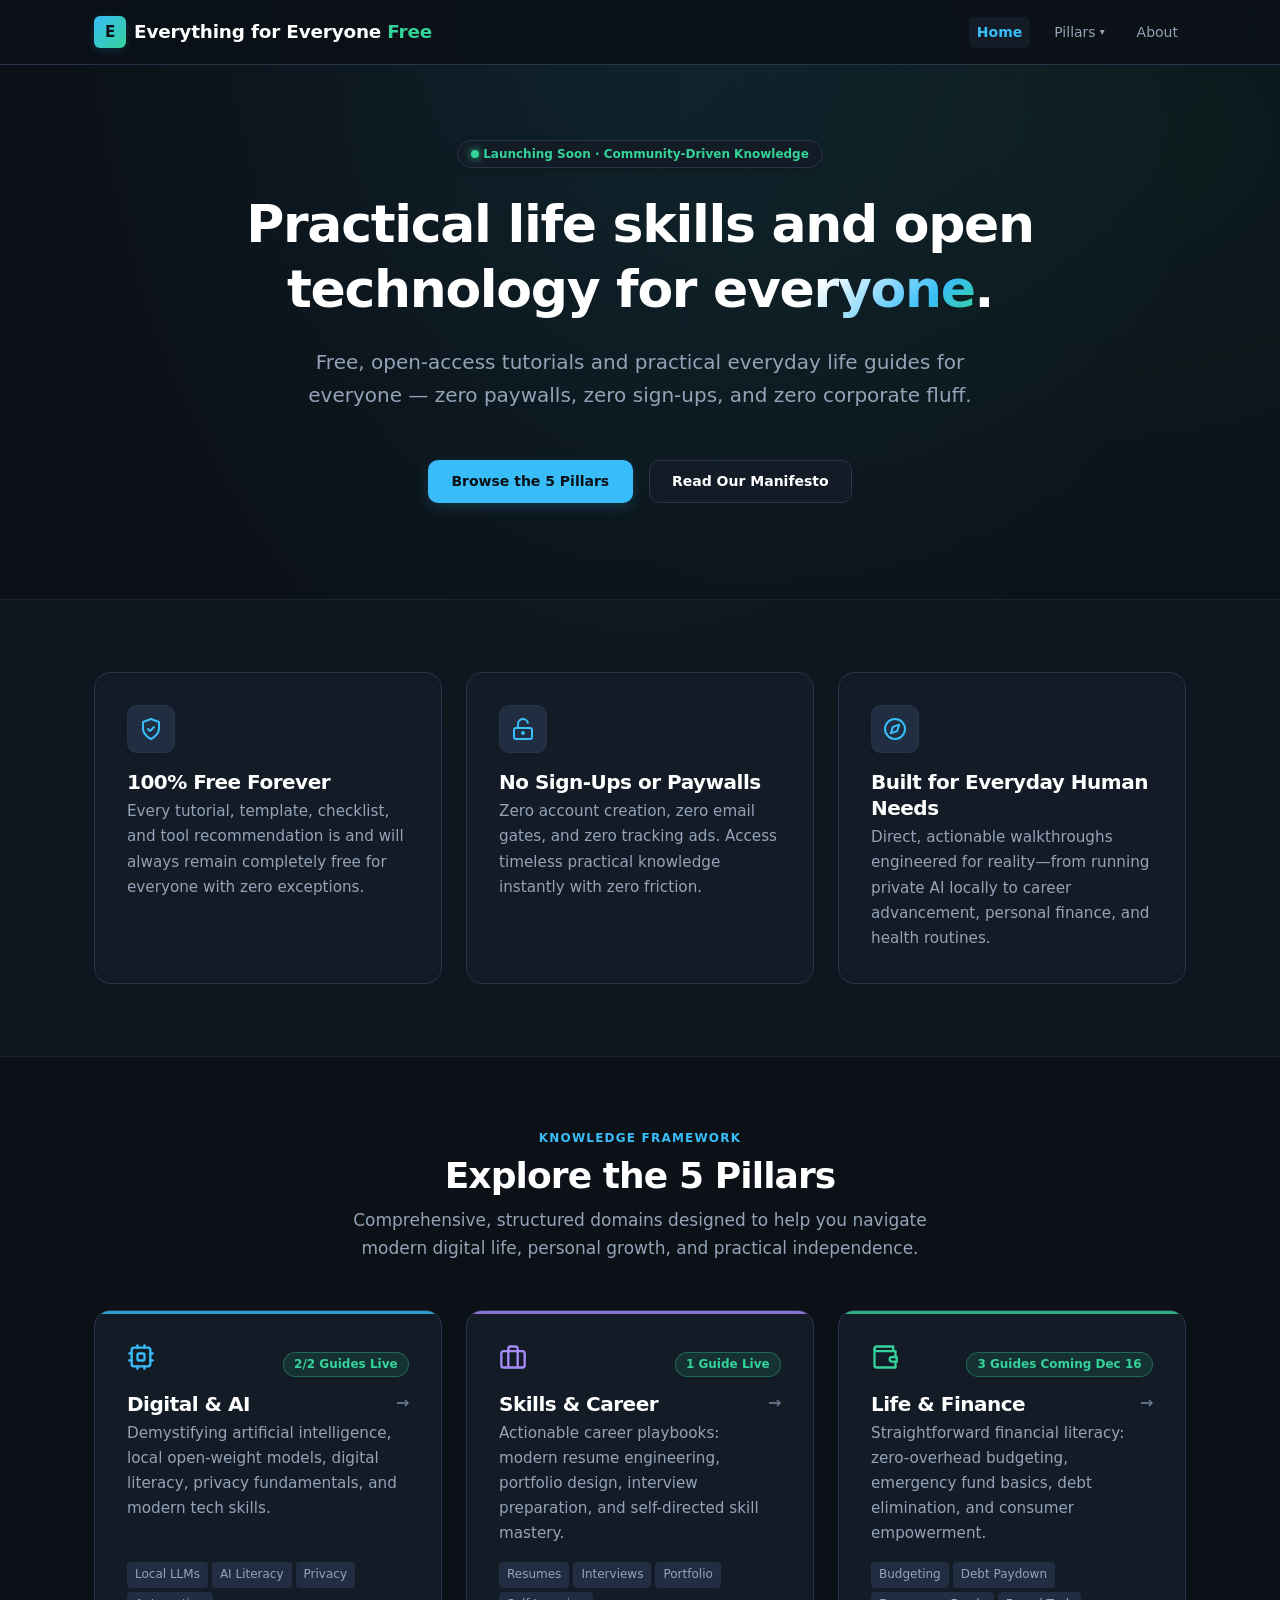
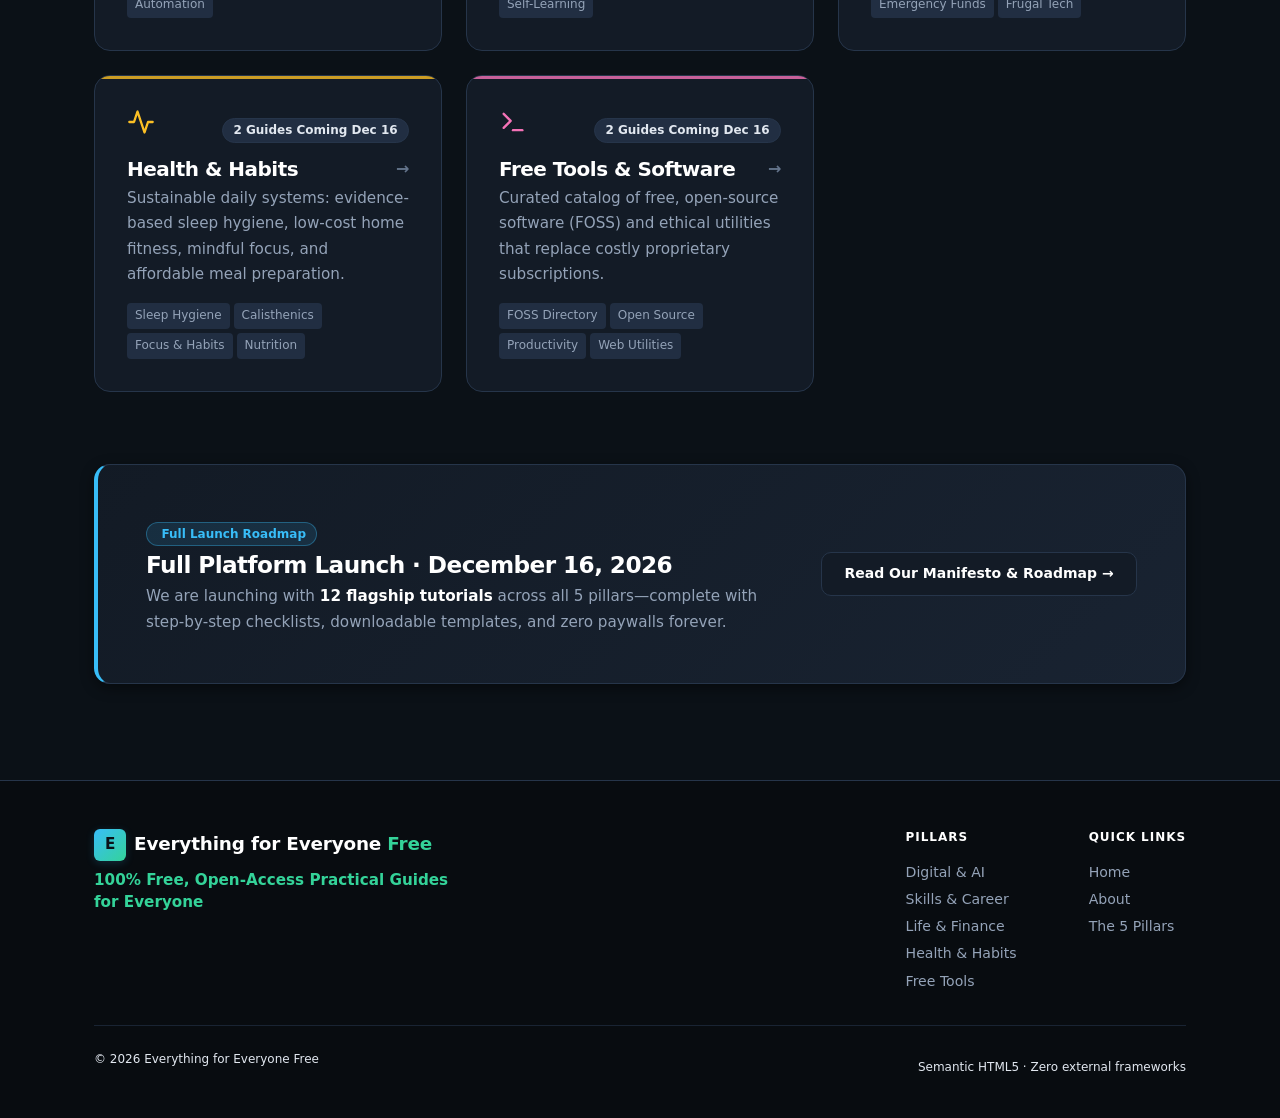
==== commit 66fc0d09: "Nov 26: Guide 3 (Free Resume & Portfolio)" ====
--- a/index.html
+++ b/index.html
@@ -135,7 +135,7 @@
             <span class="card-icon" aria-hidden="true">
               <svg xmlns="http://www.w3.org/2000/svg" viewBox="0 0 24 24" fill="none" stroke="currentColor" stroke-width="2" stroke-linecap="round" stroke-linejoin="round"><rect width="20" height="14" x="2" y="7" rx="2" ry="2"/><path d="M16 21V5a2 2 0 0 0-2-2h-4a2 2 0 0 0-2 2v16"/></svg>
             </span>
-            <span class="badge">2 Guides Coming Dec 16</span>
+            <span class="badge badge-emerald">1 Guide Live</span>
           </div>
           <h3 class="card-title">
             Skills &amp; Career
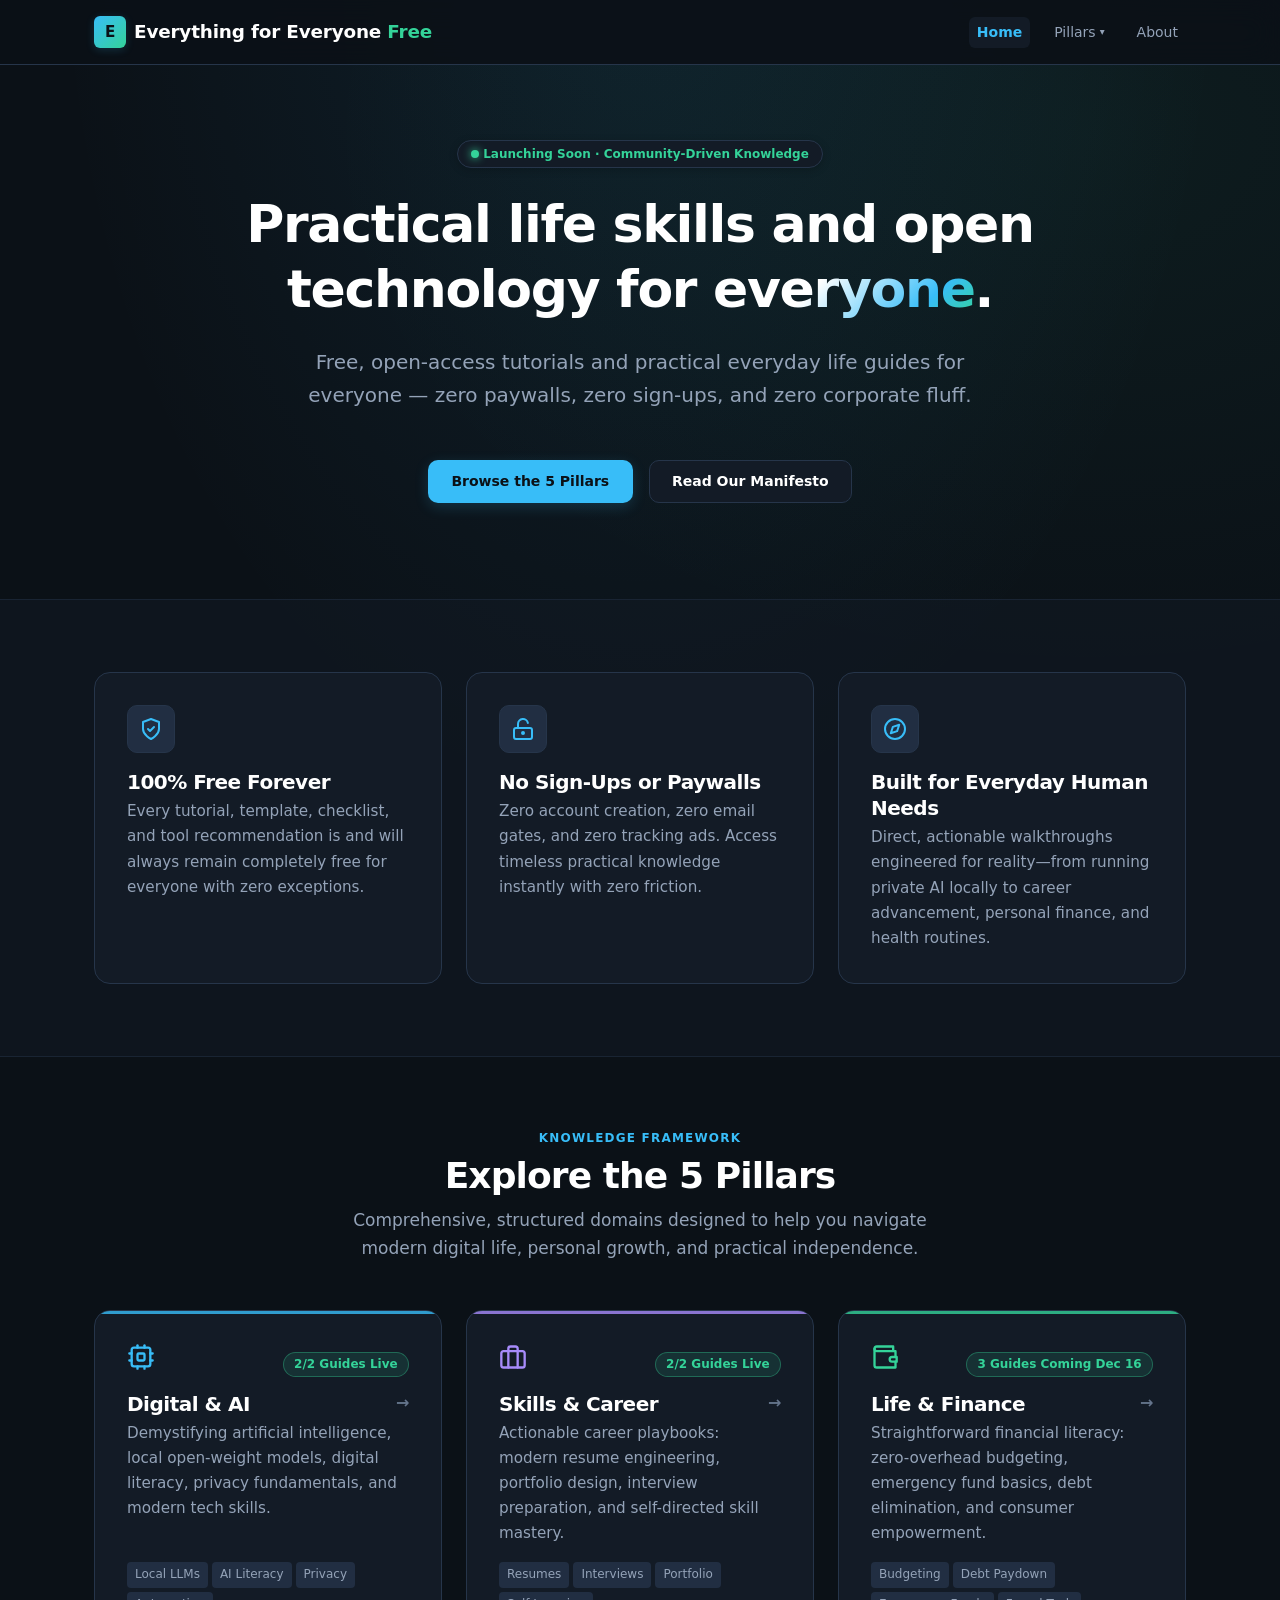
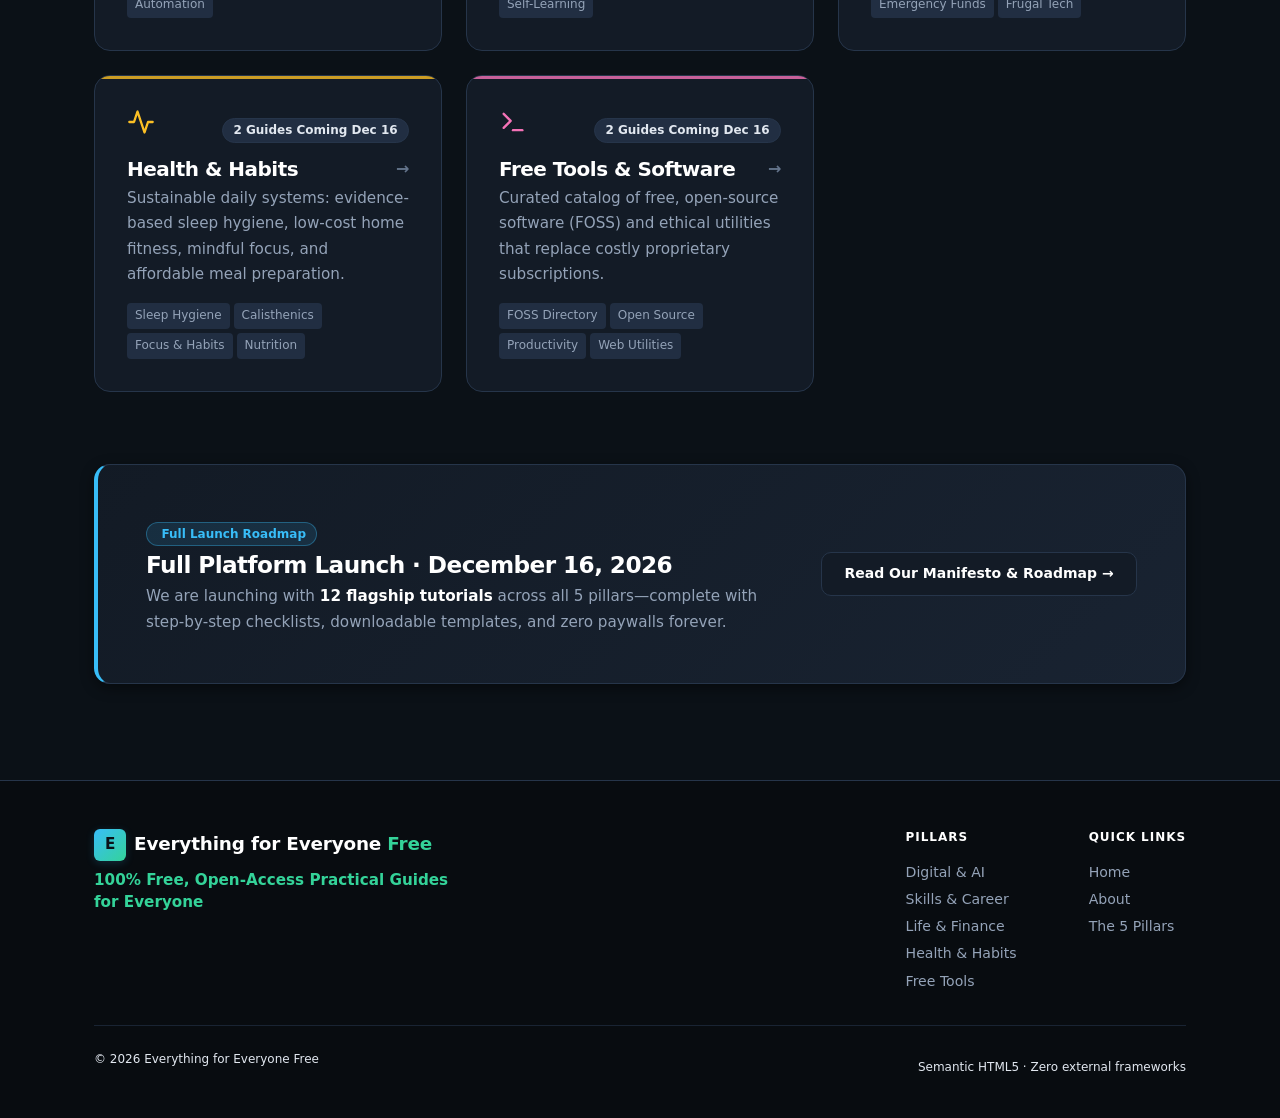
==== commit ab10e09f: "Nov 26: Guide 4 (Zero-Cost Coding & Design Roadmap)" ====
--- a/index.html
+++ b/index.html
@@ -135,7 +135,7 @@
             <span class="card-icon" aria-hidden="true">
               <svg xmlns="http://www.w3.org/2000/svg" viewBox="0 0 24 24" fill="none" stroke="currentColor" stroke-width="2" stroke-linecap="round" stroke-linejoin="round"><rect width="20" height="14" x="2" y="7" rx="2" ry="2"/><path d="M16 21V5a2 2 0 0 0-2-2h-4a2 2 0 0 0-2 2v16"/></svg>
             </span>
-            <span class="badge badge-emerald">1 Guide Live</span>
+            <span class="badge badge-emerald">2/2 Guides Live</span>
           </div>
           <h3 class="card-title">
             Skills &amp; Career
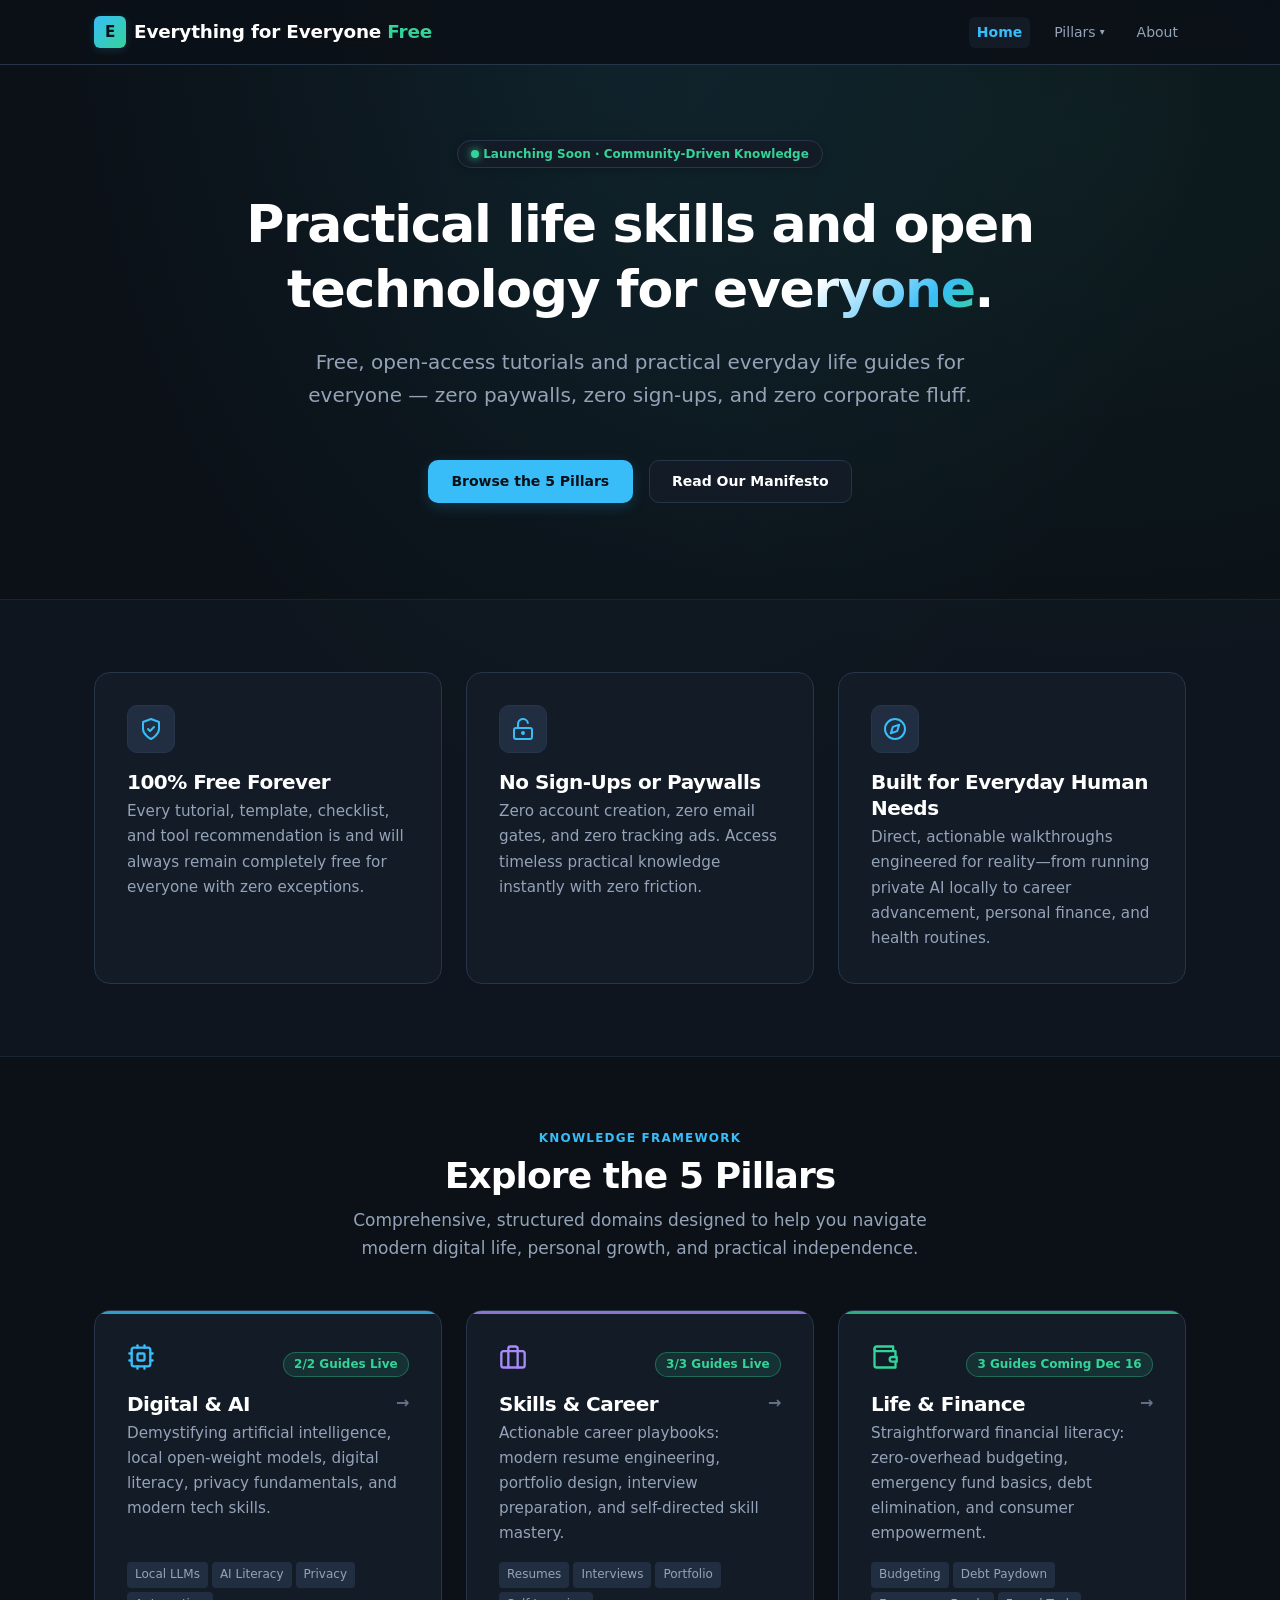
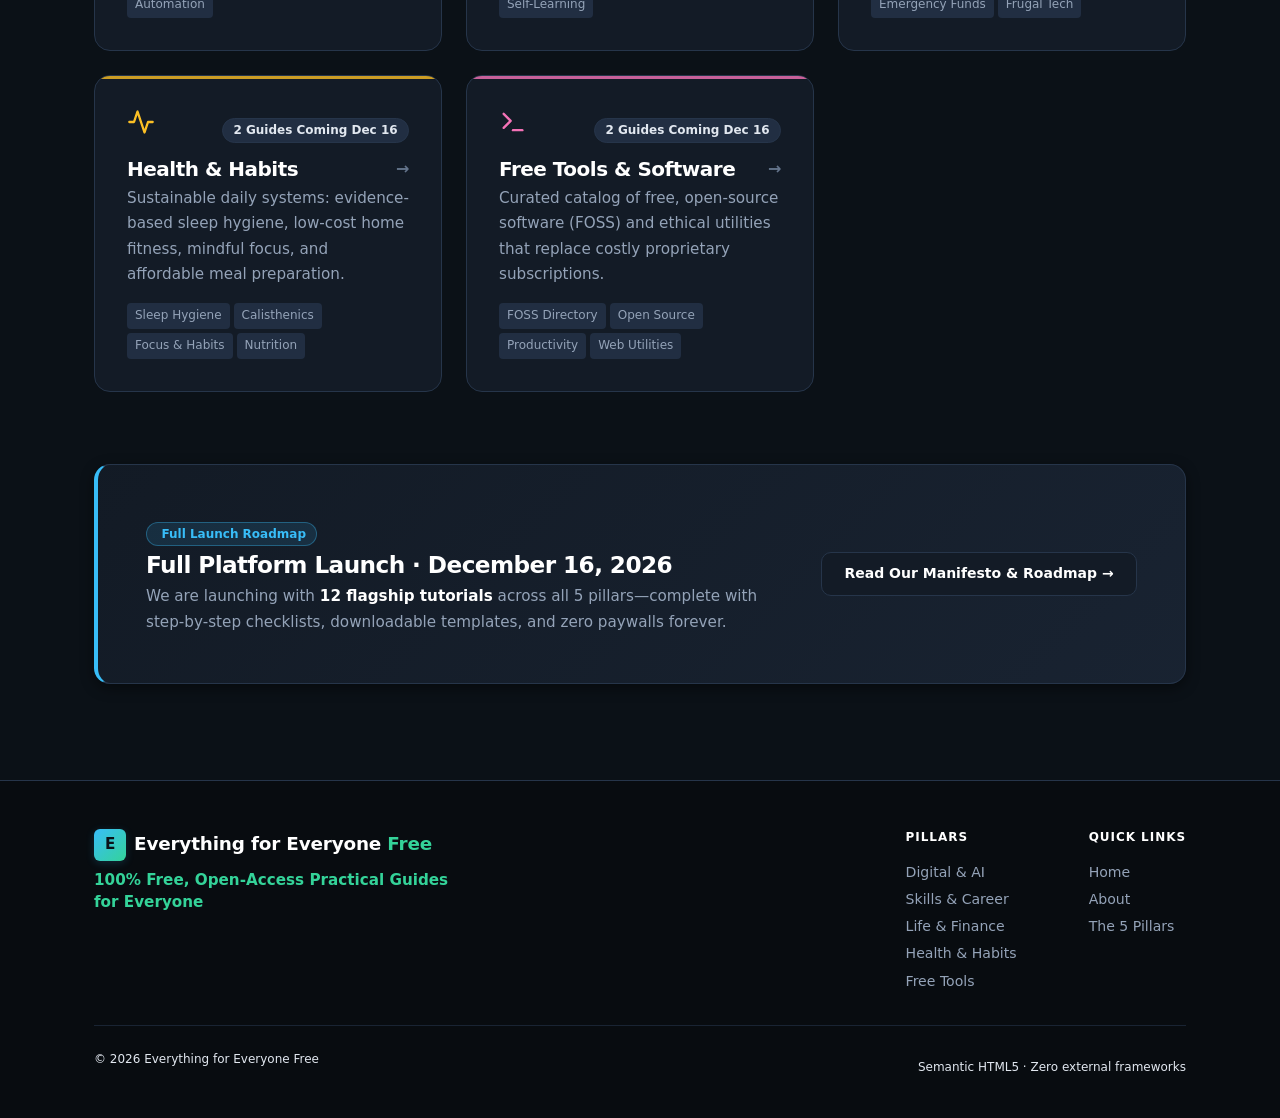
==== commit 2189288b: "Nov 26: Guide 5 (Professional Emails) + Pillar 02 complete" ====
--- a/index.html
+++ b/index.html
@@ -135,7 +135,7 @@
             <span class="card-icon" aria-hidden="true">
               <svg xmlns="http://www.w3.org/2000/svg" viewBox="0 0 24 24" fill="none" stroke="currentColor" stroke-width="2" stroke-linecap="round" stroke-linejoin="round"><rect width="20" height="14" x="2" y="7" rx="2" ry="2"/><path d="M16 21V5a2 2 0 0 0-2-2h-4a2 2 0 0 0-2 2v16"/></svg>
             </span>
-            <span class="badge badge-emerald">2/2 Guides Live</span>
+            <span class="badge badge-emerald">3/3 Guides Live</span>
           </div>
           <h3 class="card-title">
             Skills &amp; Career
